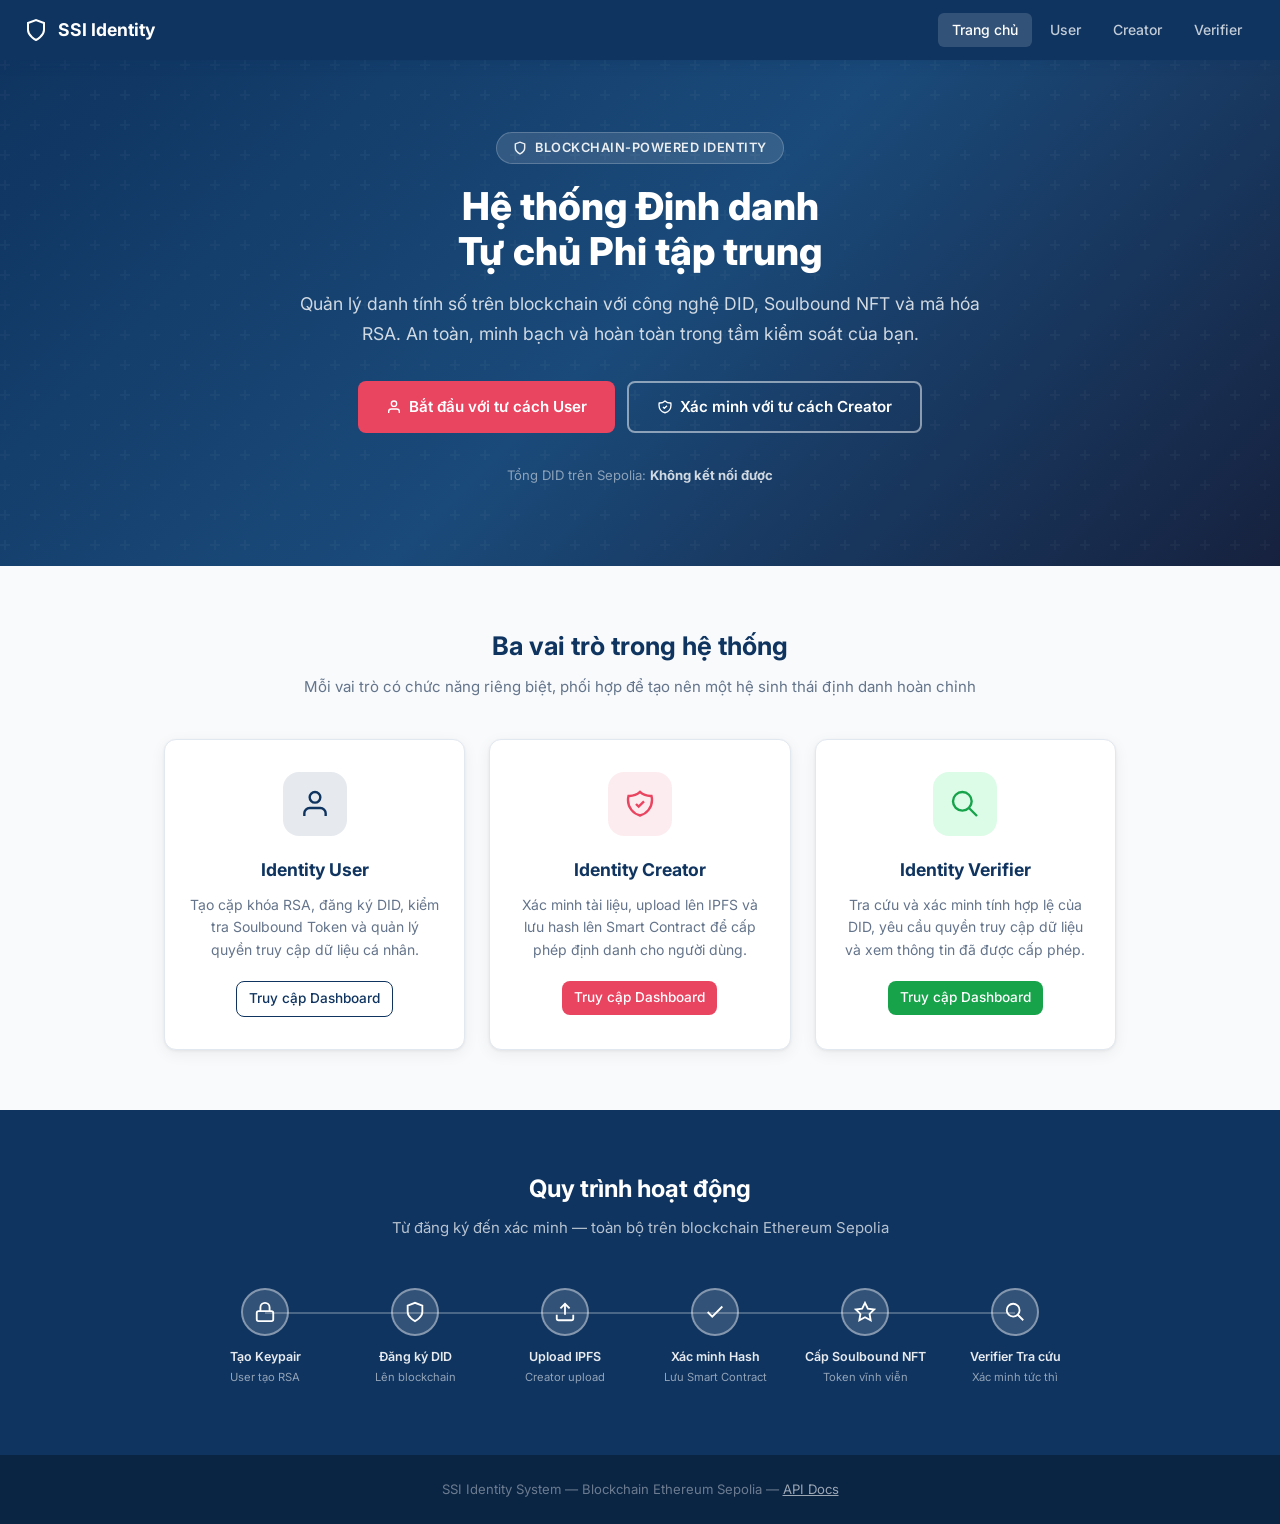
==== frontend/index.html @ fe4bde12 "-- cải tiến connect fe và be, chỉnh fe một xíu" ====
<!DOCTYPE html>
<html lang="vi">
<head>
  <meta charset="UTF-8" />
  <meta name="viewport" content="width=device-width, initial-scale=1.0" />
  <title>SSI Identity System</title>
  <link rel="preconnect" href="https://fonts.googleapis.com" />
  <link rel="preconnect" href="https://fonts.gstatic.com" crossorigin />
  <link href="https://fonts.googleapis.com/css2?family=Inter:wght@300;400;500;600;700;800&display=swap" rel="stylesheet" />
  <link rel="stylesheet" href="css/style.css" />
  <style>
    body { padding: 0; }
    .container { padding: 0; max-width: 100%; }
  </style>
</head>
<body>

  <nav class="navbar">
    <a href="index.html" class="navbar-brand">
      <svg width="24" height="24" viewBox="0 0 24 24" fill="none" stroke="currentColor" stroke-width="2">
        <path d="M12 22s8-4 8-10V5l-8-3-8 3v7c0 6 8 10 8 10z"/>
      </svg>
      SSI Identity
    </a>
    <div class="navbar-links">
      <a href="index.html" class="active">Trang chủ</a>
      <a href="user.html">User</a>
      <a href="creator.html">Creator</a>
      <a href="verifier.html">Verifier</a>
    </div>
  </nav>

  <section class="hero">
    <div class="hero-content">
      <div style="display:inline-flex;align-items:center;gap:8px;background:rgba(255,255,255,.12);border:1px solid rgba(255,255,255,.2);border-radius:20px;padding:5px 16px;font-size:.8rem;font-weight:600;letter-spacing:.04em;text-transform:uppercase;margin-bottom:20px;color:rgba(255,255,255,.9);">
        <svg width="14" height="14" viewBox="0 0 24 24" fill="none" stroke="currentColor" stroke-width="2.5"><path d="M12 22s8-4 8-10V5l-8-3-8 3v7c0 6 8 10 8 10z"/></svg>
        Blockchain-Powered Identity
      </div>
      <h1>Hệ thống Định danh<br/>Tự chủ Phi tập trung</h1>
      <p>Quản lý danh tính số trên blockchain với công nghệ DID, Soulbound NFT và mã hóa RSA. An toàn, minh bạch và hoàn toàn trong tầm kiểm soát của bạn.</p>
      <div class="hero-actions">
        <a href="user.html" class="btn btn-accent">
          <svg width="16" height="16" viewBox="0 0 24 24" fill="none" stroke="currentColor" stroke-width="2"><path d="M20 21v-2a4 4 0 0 0-4-4H8a4 4 0 0 0-4 4v2"/><circle cx="12" cy="7" r="4"/></svg>
          Bắt đầu với tư cách User
        </a>
        <a href="creator.html" class="btn btn-outline">
          <svg width="16" height="16" viewBox="0 0 24 24" fill="none" stroke="currentColor" stroke-width="2"><path d="M9 12l2 2 4-4m5.618-4.016A11.955 11.955 0 0 1 12 2.944a11.955 11.955 0 0 1-8.618 3.04A12.02 12.02 0 0 0 3 9c0 5.591 3.824 10.29 9 11.622 5.176-1.332 9-6.03 9-11.622 0-1.042-.133-2.052-.382-3.016z"/></svg>
          Xác minh với tư cách Creator
        </a>
      </div>
      <div style="margin-top:32px;font-size:.82rem;color:rgba(255,255,255,.5);">
        Tổng DID trên Sepolia: <strong id="statsDisplay" style="color:rgba(255,255,255,.8);">Đang tải...</strong>
      </div>
    </div>
  </section>

  <section class="roles-section">
    <h2>Ba vai trò trong hệ thống</h2>
    <p class="section-sub">Mỗi vai trò có chức năng riêng biệt, phối hợp để tạo nên một hệ sinh thái định danh hoàn chỉnh</p>
    <div class="role-cards">
      <a href="user.html" class="role-card">
        <div class="role-card-icon blue">
          <svg width="32" height="32" viewBox="0 0 24 24" fill="none" stroke="currentColor" stroke-width="1.8"><path d="M20 21v-2a4 4 0 0 0-4-4H8a4 4 0 0 0-4 4v2"/><circle cx="12" cy="7" r="4"/></svg>
        </div>
        <h3>Identity User</h3>
        <p>Tạo cặp khóa RSA, đăng ký DID, kiểm tra Soulbound Token và quản lý quyền truy cập dữ liệu cá nhân.</p>
        <span class="btn btn-secondary btn-sm">Truy cập Dashboard</span>
      </a>
      <a href="creator.html" class="role-card">
        <div class="role-card-icon red">
          <svg width="32" height="32" viewBox="0 0 24 24" fill="none" stroke="currentColor" stroke-width="1.8"><path d="M9 12l2 2 4-4m5.618-4.016A11.955 11.955 0 0 1 12 2.944a11.955 11.955 0 0 1-8.618 3.04A12.02 12.02 0 0 0 3 9c0 5.591 3.824 10.29 9 11.622 5.176-1.332 9-6.03 9-11.622 0-1.042-.133-2.052-.382-3.016z"/></svg>
        </div>
        <h3>Identity Creator</h3>
        <p>Xác minh tài liệu, upload lên IPFS và lưu hash lên Smart Contract để cấp phép định danh cho người dùng.</p>
        <span class="btn btn-accent btn-sm">Truy cập Dashboard</span>
      </a>
      <a href="verifier.html" class="role-card">
        <div class="role-card-icon green">
          <svg width="32" height="32" viewBox="0 0 24 24" fill="none" stroke="currentColor" stroke-width="1.8"><path d="M21 21l-6-6m2-5a7 7 0 1 1-14 0 7 7 0 0 1 14 0z"/></svg>
        </div>
        <h3>Identity Verifier</h3>
        <p>Tra cứu và xác minh tính hợp lệ của DID, yêu cầu quyền truy cập dữ liệu và xem thông tin đã được cấp phép.</p>
        <span class="btn btn-success btn-sm">Truy cập Dashboard</span>
      </a>
    </div>
  </section>

  <section class="flow-section">
    <h2>Quy trình hoạt động</h2>
    <p class="section-sub">Từ đăng ký đến xác minh — toàn bộ trên blockchain Ethereum Sepolia</p>
    <div class="flow-timeline">
      <div class="flow-step">
        <div class="flow-dot"><svg viewBox="0 0 24 24" fill="none" stroke="currentColor" stroke-width="2"><rect x="3" y="11" width="18" height="11" rx="2"/><path d="M7 11V7a5 5 0 0 1 10 0v4"/></svg></div>
        <div class="flow-step-label">Tạo Keypair</div>
        <div class="flow-step-sub">User tạo RSA</div>
      </div>
      <div class="flow-step">
        <div class="flow-dot"><svg viewBox="0 0 24 24" fill="none" stroke="currentColor" stroke-width="2"><path d="M12 22s8-4 8-10V5l-8-3-8 3v7c0 6 8 10 8 10z"/></svg></div>
        <div class="flow-step-label">Đăng ký DID</div>
        <div class="flow-step-sub">Lên blockchain</div>
      </div>
      <div class="flow-step">
        <div class="flow-dot"><svg viewBox="0 0 24 24" fill="none" stroke="currentColor" stroke-width="2"><path d="M21 15v4a2 2 0 0 1-2 2H5a2 2 0 0 1-2-2v-4"/><polyline points="17 8 12 3 7 8"/><line x1="12" y1="3" x2="12" y2="15"/></svg></div>
        <div class="flow-step-label">Upload IPFS</div>
        <div class="flow-step-sub">Creator upload</div>
      </div>
      <div class="flow-step">
        <div class="flow-dot"><svg viewBox="0 0 24 24" fill="none" stroke="currentColor" stroke-width="2"><polyline points="20 6 9 17 4 12"/></svg></div>
        <div class="flow-step-label">Xác minh Hash</div>
        <div class="flow-step-sub">Lưu Smart Contract</div>
      </div>
      <div class="flow-step">
        <div class="flow-dot"><svg viewBox="0 0 24 24" fill="none" stroke="currentColor" stroke-width="2"><polygon points="12 2 15.09 8.26 22 9.27 17 14.14 18.18 21.02 12 17.77 5.82 21.02 7 14.14 2 9.27 8.91 8.26 12 2"/></svg></div>
        <div class="flow-step-label">Cấp Soulbound NFT</div>
        <div class="flow-step-sub">Token vĩnh viễn</div>
      </div>
      <div class="flow-step">
        <div class="flow-dot"><svg viewBox="0 0 24 24" fill="none" stroke="currentColor" stroke-width="2"><path d="M21 21l-6-6m2-5a7 7 0 1 1-14 0 7 7 0 0 1 14 0z"/></svg></div>
        <div class="flow-step-label">Verifier Tra cứu</div>
        <div class="flow-step-sub">Xác minh tức thì</div>
      </div>
    </div>
  </section>

  <footer style="background:#0a2444;color:rgba(255,255,255,.4);text-align:center;padding:24px;font-size:.82rem;">
    SSI Identity System &mdash; Blockchain Ethereum Sepolia &mdash; <a href="/docs" style="color:rgba(255,255,255,.6);">API Docs</a>
  </footer>

  <script>
    fetch('/api/did/stats').then(r=>r.json()).then(d=>{
      document.getElementById('statsDisplay').textContent = d.total_dids + ' DID / ' + d.total_verified + ' đã xác minh';
    }).catch(()=>{
      document.getElementById('statsDisplay').textContent = 'Không kết nối được';
    });
  </script>
</body>
</html>
---- frontend/css/style.css ----
/* ============================================================
   SSI Identity System — Global Stylesheet
   Design: Navy primary, Inter font, modern card UI
   ============================================================ */

@import url('https://fonts.googleapis.com/css2?family=Inter:wght@300;400;500;600;700&display=swap');

/* ── Reset & Base ── */
*, *::before, *::after {
  box-sizing: border-box;
  margin: 0;
  padding: 0;
}

:root {
  --primary:   #0f3460;
  --primary-dark: #0a2444;
  --primary-light: #1a4a7a;
  --accent:    #e94560;
  --accent-dark: #c73652;
  --success:   #16a34a;
  --success-bg: #dcfce7;
  --warning:   #d97706;
  --warning-bg: #fef3c7;
  --danger:    #dc2626;
  --danger-bg: #fee2e2;
  --bg:        #f8fafc;
  --surface:   #ffffff;
  --border:    #e2e8f0;
  --text:      #1e293b;
  --text-muted: #64748b;
  --text-light: #94a3b8;
  --radius:    12px;
  --radius-sm: 8px;
  --shadow:    0 1px 3px rgba(0,0,0,.06), 0 4px 16px rgba(0,0,0,.06);
  --shadow-md: 0 4px 6px rgba(0,0,0,.07), 0 10px 30px rgba(0,0,0,.08);
  --shadow-lg: 0 10px 40px rgba(15,52,96,.15);
}

html { scroll-behavior: smooth; }

body {
  font-family: 'Inter', system-ui, -apple-system, sans-serif;
  background: var(--bg);
  color: var(--text);
  line-height: 1.6;
  font-size: 15px;
  min-height: 100vh;
}

h1 { font-size: 1.75rem; font-weight: 700; color: var(--primary); line-height: 1.2; }
h2 { font-size: 1.05rem; font-weight: 600; color: var(--primary); }
h3 { font-size: .95rem; font-weight: 600; color: var(--text); }

.subtitle { color: var(--text-muted); font-size: .95rem; margin-top: 4px; }

/* ── Layout ── */
.container {
  max-width: 860px;
  margin: 0 auto;
  padding: 32px 20px 60px;
}

/* ── Navbar ── */
.navbar {
  background: var(--primary);
  padding: 0 24px;
  display: flex;
  align-items: center;
  justify-content: space-between;
  height: 60px;
  box-shadow: 0 2px 12px rgba(15,52,96,.3);
  position: sticky;
  top: 0;
  z-index: 100;
}

.navbar-brand {
  display: flex;
  align-items: center;
  gap: 10px;
  color: #fff;
  font-weight: 700;
  font-size: 1.1rem;
  text-decoration: none;
}

.navbar-links { display: flex; gap: 4px; }

.navbar-links a {
  color: rgba(255,255,255,.75);
  text-decoration: none;
  font-size: .875rem;
  font-weight: 500;
  padding: 6px 14px;
  border-radius: 6px;
  transition: background .2s, color .2s;
}

.navbar-links a:hover,
.navbar-links a.active {
  background: rgba(255,255,255,.15);
  color: #fff;
}

/* ── Card ── */
.card {
  background: var(--surface);
  border-radius: var(--radius);
  padding: 24px;
  margin-bottom: 20px;
  box-shadow: var(--shadow);
  border: 1px solid var(--border);
  transition: box-shadow .2s;
}

.card:hover { box-shadow: var(--shadow-md); }

.card-header {
  display: flex;
  align-items: center;
  gap: 12px;
  margin-bottom: 20px;
  padding-bottom: 16px;
  border-bottom: 1px solid var(--border);
}

.card-icon {
  width: 40px;
  height: 40px;
  border-radius: 10px;
  background: rgba(15,52,96,.08);
  display: flex;
  align-items: center;
  justify-content: center;
  flex-shrink: 0;
  color: var(--primary);
}

.card-icon svg { width: 20px; height: 20px; }

.card-title { font-size: 1rem; font-weight: 600; color: var(--primary); }
.card-subtitle { font-size: .8rem; color: var(--text-muted); margin-top: 2px; }

/* ── Form ── */
label {
  display: block;
  font-size: .82rem;
  font-weight: 500;
  color: var(--text-muted);
  margin-top: 14px;
  margin-bottom: 5px;
}

input[type="text"],
input[type="file"],
textarea,
select {
  width: 100%;
  padding: 10px 14px;
  border: 1.5px solid var(--border);
  border-radius: var(--radius-sm);
  font-size: .9rem;
  font-family: inherit;
  color: var(--text);
  background: var(--surface);
  transition: border-color .2s, box-shadow .2s;
  outline: none;
}

input[type="text"]:focus,
textarea:focus,
select:focus {
  border-color: var(--primary);
  box-shadow: 0 0 0 3px rgba(15,52,96,.1);
}

input[readonly] { background: #f1f5f9; color: var(--text-muted); cursor: default; }
input[type="file"] { padding: 8px 12px; cursor: pointer; font-size: .85rem; }

textarea {
  resize: vertical;
  font-family: 'Courier New', monospace;
  font-size: .82rem;
  min-height: 90px;
}

/* ── Buttons ── */
button, .btn {
  display: inline-flex;
  align-items: center;
  justify-content: center;
  gap: 7px;
  padding: 9px 18px;
  background: var(--primary);
  color: #fff;
  border: none;
  border-radius: var(--radius-sm);
  cursor: pointer;
  font-size: .875rem;
  font-weight: 500;
  font-family: inherit;
  margin-top: 6px;
  margin-right: 8px;
  transition: background .2s, transform .1s, box-shadow .2s;
  text-decoration: none;
  white-space: nowrap;
}

button:hover, .btn:hover { background: var(--primary-dark); box-shadow: 0 4px 12px rgba(15,52,96,.25); }
button:active, .btn:active { transform: translateY(1px); }
button:disabled { opacity: .55; cursor: not-allowed; }

.btn-accent { background: var(--accent); }
.btn-accent:hover { background: var(--accent-dark); box-shadow: 0 4px 12px rgba(233,69,96,.3); }

.btn-secondary { background: transparent; color: var(--primary); border: 1.5px solid var(--primary); }
.btn-secondary:hover { background: rgba(15,52,96,.06); box-shadow: none; }

.btn-success { background: var(--success); }
.btn-success:hover { background: #15803d; }

.btn-danger { background: var(--danger); }
.btn-danger:hover { background: #b91c1c; }

.btn-full { width: 100%; margin-right: 0; padding: 12px 20px; font-size: .95rem; }
.btn-sm { padding: 6px 12px; font-size: .8rem; }
.btn-outline { background: transparent; border: 2px solid rgba(255,255,255,.5); color: #fff; }
.btn-outline:hover { background: rgba(255,255,255,.1); border-color: #fff; box-shadow: none; }

/* ── Status Boxes ── */
.status-box {
  padding: 14px 18px;
  border-radius: var(--radius-sm);
  margin-top: 16px;
  font-size: .875rem;
  line-height: 1.5;
  border-left: 4px solid transparent;
}

.status-box.pending { background: var(--warning-bg); color: #92400e; border-left-color: var(--warning); }
.status-box.success { background: var(--success-bg); color: #14532d; border-left-color: var(--success); }
.status-box.error   { background: var(--danger-bg);  color: #7f1d1d; border-left-color: var(--danger); }

/* ── Status Badges ── */
.status-badge {
  display: inline-flex;
  align-items: center;
  gap: 5px;
  font-weight: 600;
  padding: 3px 10px;
  border-radius: 20px;
  font-size: .78rem;
  letter-spacing: .02em;
  text-transform: uppercase;
}

.status-badge::before {
  content: '';
  width: 6px;
  height: 6px;
  border-radius: 50%;
  background: currentColor;
  flex-shrink: 0;
}

.status-badge.verified, .status-badge.active, .status-badge.valid { background: var(--success-bg); color: var(--success); }
.status-badge.revoked, .status-badge.invalid { background: var(--danger-bg); color: var(--danger); }
.status-badge.pending { background: var(--warning-bg); color: var(--warning); }
.status-badge.not_found { background: #f1f5f9; color: var(--text-muted); }

/* ── CID Display ── */
.cid-display {
  font-family: 'Courier New', monospace;
  font-size: .78rem;
  color: var(--primary);
  word-break: break-all;
  margin-top: 6px;
  padding: 6px 10px;
  background: rgba(15,52,96,.05);
  border-radius: 6px;
  border-left: 3px solid var(--primary);
  min-height: 28px;
}

/* ── Info Row ── */
.info-row {
  display: flex;
  align-items: flex-start;
  gap: 8px;
  padding: 10px 0;
  border-bottom: 1px solid var(--border);
  font-size: .875rem;
}

.info-row:last-child { border-bottom: none; }
.info-label { font-weight: 500; color: var(--text-muted); min-width: 160px; flex-shrink: 0; }
.info-value { color: var(--text); word-break: break-all; font-family: 'Courier New', monospace; font-size: .82rem; }

/* ── Divider ── */
.divider { height: 1px; background: var(--border); margin: 20px 0; }

/* ── Consent / Token items ── */
.consent-item {
  border: 1px solid var(--border);
  border-radius: var(--radius-sm);
  padding: 14px 16px;
  margin-top: 10px;
  background: #fafbfc;
  transition: border-color .2s;
}

.consent-item:hover { border-color: var(--primary); }
.consent-item p { margin-bottom: 5px; font-size: .875rem; }

.token-item {
  border: 1px solid var(--border);
  border-left: 4px solid var(--success);
  border-radius: var(--radius-sm);
  padding: 12px 16px;
  margin-top: 10px;
  background: #f0fdf4;
  font-size: .875rem;
}

/* ── Progress Steps ── */
.steps-nav {
  display: flex;
  align-items: center;
  margin-bottom: 28px;
  overflow-x: auto;
  padding-bottom: 4px;
}

.step-item {
  display: flex;
  flex-direction: column;
  align-items: center;
  flex: 1;
  min-width: 80px;
  position: relative;
}

.step-item:not(:last-child)::after {
  content: '';
  position: absolute;
  top: 18px;
  left: 50%;
  width: 100%;
  height: 2px;
  background: var(--border);
  z-index: 0;
}

.step-item.completed:not(:last-child)::after { background: var(--success); }

.step-circle {
  width: 36px;
  height: 36px;
  border-radius: 50%;
  border: 2px solid var(--border);
  background: var(--surface);
  display: flex;
  align-items: center;
  justify-content: center;
  font-size: .8rem;
  font-weight: 700;
  color: var(--text-muted);
  position: relative;
  z-index: 1;
  transition: all .3s;
}

.step-item.active .step-circle { border-color: var(--primary); background: var(--primary); color: #fff; box-shadow: 0 0 0 4px rgba(15,52,96,.15); }
.step-item.completed .step-circle { border-color: var(--success); background: var(--success); color: #fff; }

.step-label { font-size: .72rem; font-weight: 500; color: var(--text-muted); margin-top: 6px; text-align: center; white-space: nowrap; }
.step-item.active .step-label { color: var(--primary); font-weight: 600; }
.step-item.completed .step-label { color: var(--success); }

/* ── Progress Bar ── */
.progress-bar-wrap { background: var(--border); border-radius: 99px; height: 6px; margin-bottom: 24px; overflow: hidden; }
.progress-bar-fill { height: 100%; border-radius: 99px; background: linear-gradient(90deg, var(--primary), #2563eb); transition: width .4s ease; }

/* ── Sidebar Layout ── */
.layout-2col { display: grid; grid-template-columns: 280px 1fr; gap: 24px; align-items: start; }
.sidebar { position: sticky; top: 80px; }

.sidebar-card {
  background: var(--surface);
  border-radius: var(--radius);
  padding: 20px;
  box-shadow: var(--shadow);
  border: 1px solid var(--border);
  margin-bottom: 16px;
}

.sidebar-card h3 { font-size: .85rem; font-weight: 600; color: var(--text-muted); text-transform: uppercase; letter-spacing: .06em; margin-bottom: 14px; }

.sidebar-stat { display: flex; align-items: center; gap: 10px; padding: 10px 0; border-bottom: 1px solid var(--border); }
.sidebar-stat:last-child { border-bottom: none; }

.sidebar-stat-icon { width: 32px; height: 32px; border-radius: 8px; display: flex; align-items: center; justify-content: center; flex-shrink: 0; }
.sidebar-stat-icon.blue { background: rgba(15,52,96,.1); color: var(--primary); }
.sidebar-stat-icon.green { background: var(--success-bg); color: var(--success); }
.sidebar-stat-icon.orange { background: var(--warning-bg); color: var(--warning); }

.sidebar-stat-label { font-size: .78rem; color: var(--text-muted); font-weight: 500; }
.sidebar-stat-value { font-size: .85rem; font-weight: 600; color: var(--text); word-break: break-all; }

/* ── Hero ── */
.hero {
  background: linear-gradient(135deg, var(--primary) 0%, #1a4a7a 50%, #16213e 100%);
  color: #fff;
  padding: 72px 24px 80px;
  text-align: center;
  position: relative;
  overflow: hidden;
}

.hero::before {
  content: '';
  position: absolute;
  inset: 0;
  background: url("data:image/svg+xml,%3Csvg width='60' height='60' viewBox='0 0 60 60' xmlns='http://www.w3.org/2000/svg'%3E%3Cg fill='none' fill-rule='evenodd'%3E%3Cg fill='%23ffffff' fill-opacity='0.03'%3E%3Cpath d='M36 34v-4h-2v4h-4v2h4v4h2v-4h4v-2h-4zm0-30V0h-2v4h-4v2h4v4h2V6h4V4h-4zM6 34v-4H4v4H0v2h4v4h2v-4h4v-2H6zM6 4V0H4v4H0v2h4v4h2V6h4V4H6z'/%3E%3C/g%3E%3C/g%3E%3C/svg%3E");
}

.hero-content { position: relative; z-index: 1; max-width: 680px; margin: 0 auto; }

.hero h1 { font-size: 2.4rem; font-weight: 800; color: #fff; line-height: 1.15; margin-bottom: 16px; }
.hero p { font-size: 1.1rem; color: rgba(255,255,255,.8); margin-bottom: 32px; line-height: 1.7; }

.hero-actions { display: flex; gap: 12px; justify-content: center; flex-wrap: wrap; }
.hero-actions .btn { padding: 12px 28px; font-size: .95rem; font-weight: 600; margin: 0; }

/* ── Role Cards (index) ── */
.roles-section { padding: 60px 24px; max-width: 1000px; margin: 0 auto; }
.roles-section h2 { text-align: center; font-size: 1.6rem; font-weight: 700; color: var(--primary); margin-bottom: 8px; }
.roles-section .section-sub { text-align: center; color: var(--text-muted); margin-bottom: 40px; }

.role-cards { display: grid; grid-template-columns: repeat(3, 1fr); gap: 24px; }

.role-card {
  background: var(--surface);
  border-radius: var(--radius);
  padding: 32px 24px;
  box-shadow: var(--shadow);
  border: 1px solid var(--border);
  text-align: center;
  text-decoration: none;
  color: inherit;
  transition: transform .2s, box-shadow .2s, border-color .2s;
  display: block;
}

.role-card:hover { transform: translateY(-4px); box-shadow: var(--shadow-lg); border-color: var(--primary); }

.role-card-icon { width: 64px; height: 64px; border-radius: 16px; display: flex; align-items: center; justify-content: center; margin: 0 auto 20px; }
.role-card-icon.blue { background: rgba(15,52,96,.1); color: var(--primary); }
.role-card-icon.red  { background: rgba(233,69,96,.1); color: var(--accent); }
.role-card-icon.green { background: var(--success-bg); color: var(--success); }

.role-card h3 { font-size: 1.1rem; font-weight: 700; color: var(--primary); margin-bottom: 10px; }
.role-card p { font-size: .875rem; color: var(--text-muted); line-height: 1.6; margin-bottom: 20px; }
.role-card .btn { margin: 0; font-size: .85rem; }

/* ── Flow Timeline ── */
.flow-section { background: var(--primary); padding: 60px 24px; }
.flow-section h2 { text-align: center; font-size: 1.5rem; font-weight: 700; color: #fff; margin-bottom: 8px; }
.flow-section .section-sub { text-align: center; color: rgba(255,255,255,.7); margin-bottom: 48px; }

.flow-timeline { display: flex; align-items: flex-start; justify-content: center; max-width: 900px; margin: 0 auto; overflow-x: auto; padding-bottom: 8px; }

.flow-step { display: flex; flex-direction: column; align-items: center; flex: 1; min-width: 120px; position: relative; }

.flow-step:not(:last-child)::after {
  content: '';
  position: absolute;
  top: 24px;
  left: 50%;
  width: 100%;
  height: 2px;
  background: rgba(255,255,255,.25);
}

.flow-dot { width: 48px; height: 48px; border-radius: 50%; background: rgba(255,255,255,.15); border: 2px solid rgba(255,255,255,.4); display: flex; align-items: center; justify-content: center; color: #fff; position: relative; z-index: 1; margin-bottom: 12px; }
.flow-dot svg { width: 22px; height: 22px; }
.flow-step-label { font-size: .78rem; font-weight: 600; color: rgba(255,255,255,.9); text-align: center; line-height: 1.4; }
.flow-step-sub { font-size: .7rem; color: rgba(255,255,255,.55); text-align: center; margin-top: 3px; }

/* ── Pending items ── */
.pending-item {
  border: 1px solid var(--border);
  border-left: 4px solid var(--primary);
  border-radius: var(--radius-sm);
  padding: 14px 16px;
  margin-bottom: 10px;
  background: #fafbfc;
  transition: border-color .2s, background .2s;
}

.pending-item:hover { background: #f0f4ff; }
.pending-item p { font-size: .875rem; margin-bottom: 4px; }
.pending-item strong { color: var(--primary); }

/* ── Toast ── */
#toast-container { position: fixed; bottom: 24px; right: 24px; z-index: 9999; display: flex; flex-direction: column; gap: 8px; }

.toast {
  padding: 12px 18px;
  border-radius: var(--radius-sm);
  font-size: .875rem;
  font-weight: 500;
  color: #fff;
  box-shadow: 0 4px 12px rgba(0,0,0,.15);
  animation: slideIn .25s ease;
  max-width: 340px;
}

.toast.success { background: var(--success); }
.toast.error   { background: var(--danger); }
.toast.info    { background: #2563eb; }

@keyframes slideIn { from { transform: translateX(100%); opacity: 0; } to { transform: translateX(0); opacity: 1; } }

/* ── Spinner ── */
.spinner { display: inline-block; width: 14px; height: 14px; border: 2px solid rgba(255,255,255,.4); border-top-color: #fff; border-radius: 50%; animation: spin .7s linear infinite; margin-right: 6px; vertical-align: middle; }
@keyframes spin { to { transform: rotate(360deg); } }

/* ── Access result ── */
.access-granted { background: var(--success-bg); border: 2px solid var(--success); border-radius: var(--radius-sm); padding: 16px; text-align: center; color: #14532d; font-weight: 700; font-size: 1rem; }
.access-denied  { background: var(--danger-bg);  border: 2px solid var(--danger);  border-radius: var(--radius-sm); padding: 16px; text-align: center; color: #7f1d1d; font-weight: 700; font-size: 1rem; }

/* ── Misc ── */
.hidden { display: none !important; }
.text-muted { color: var(--text-muted); font-size: .875rem; }

/* ── Responsive ── */
@media (max-width: 768px) {
  .layout-2col { grid-template-columns: 1fr; }
  .sidebar { position: static; }
  .role-cards { grid-template-columns: 1fr; }
  .hero h1 { font-size: 1.7rem; }
  .flow-timeline { flex-direction: column; align-items: center; gap: 16px; }
  .flow-step:not(:last-child)::after { top: auto; left: 24px; width: 2px; height: 100%; }
  .step-label { display: none; }
  .navbar-links { display: none; }
  .container { padding: 20px 16px 48px; }
}

@media (max-width: 480px) {
  .role-cards { grid-template-columns: 1fr; }
  .hero-actions { flex-direction: column; align-items: center; }
  h1 { font-size: 1.4rem; }
}
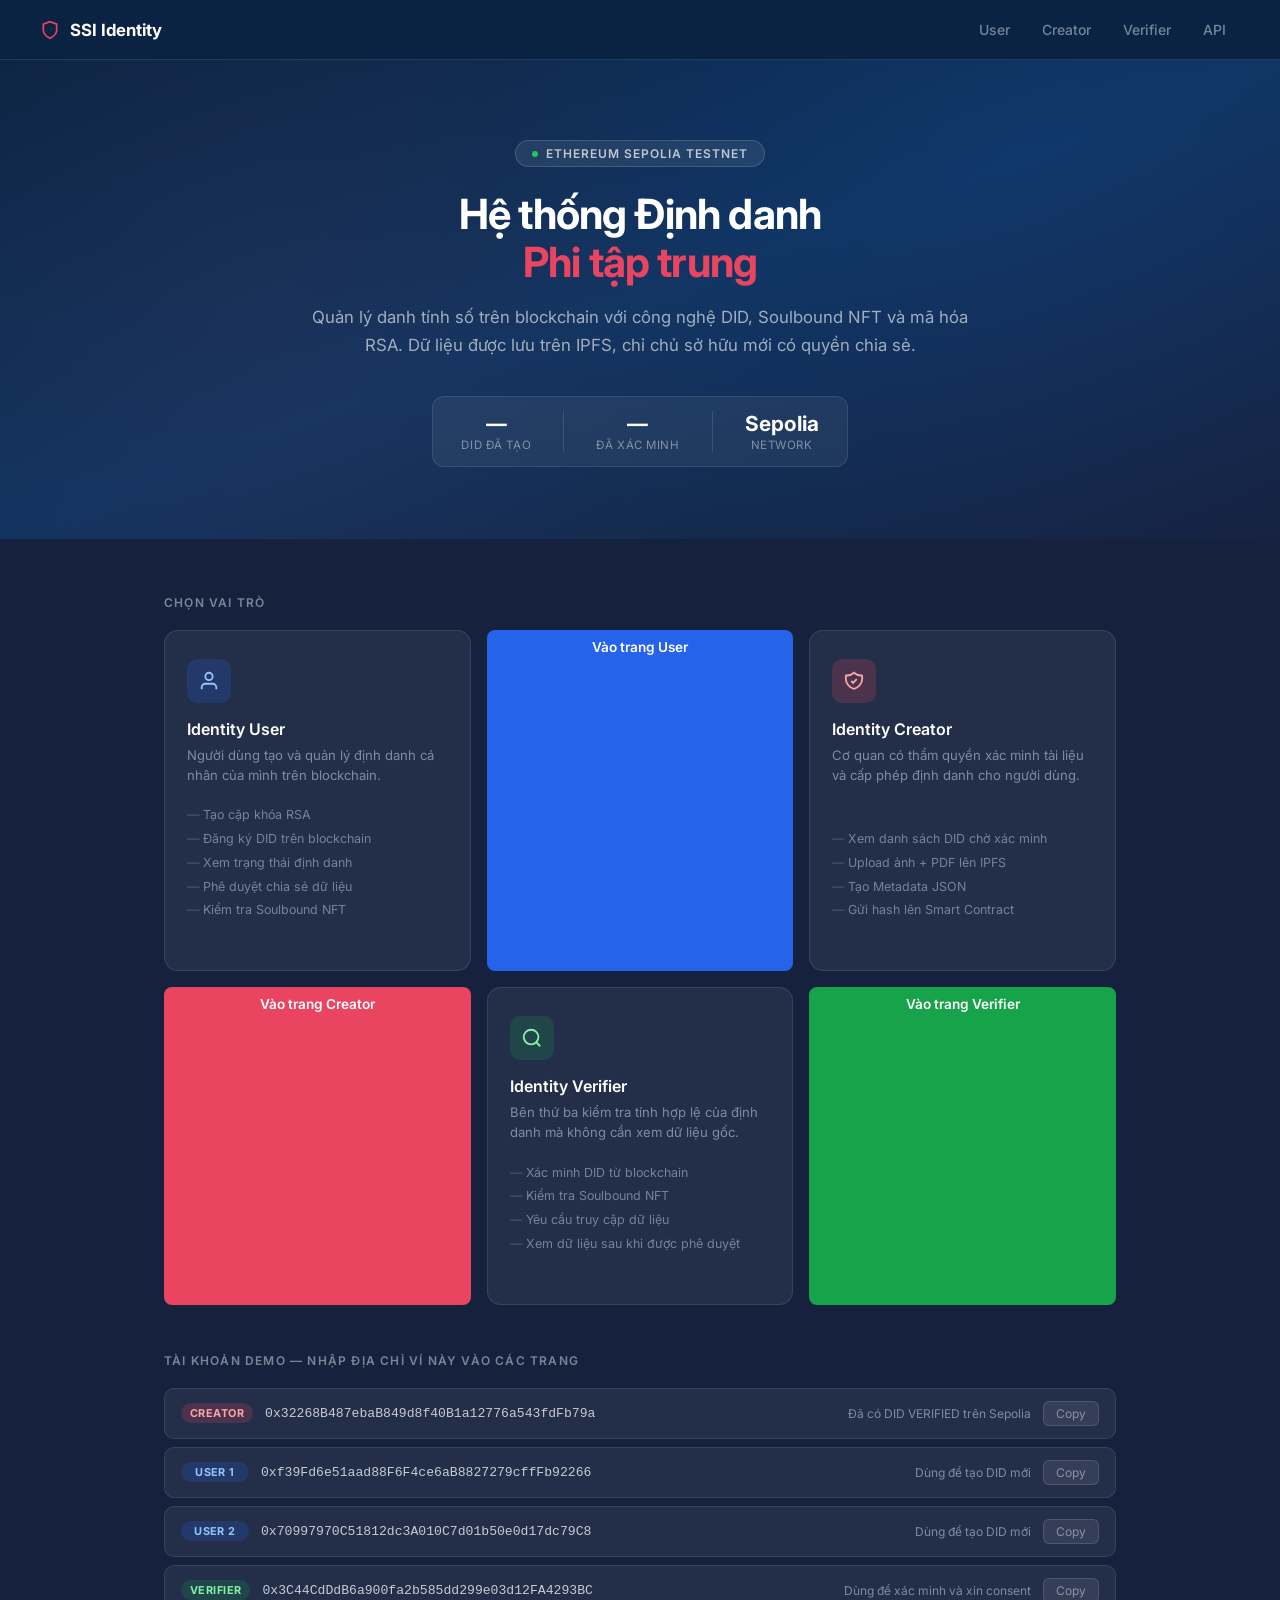
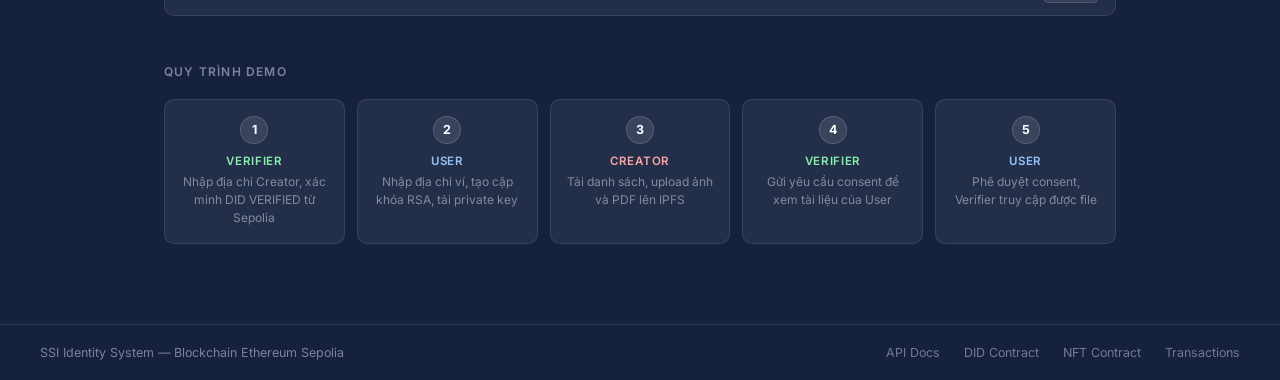
==== commit 558c1624: "submit" ====
--- a/frontend/index.html
+++ b/frontend/index.html
@@ -6,132 +6,643 @@
   <title>SSI Identity System</title>
   <link rel="preconnect" href="https://fonts.googleapis.com" />
   <link rel="preconnect" href="https://fonts.gstatic.com" crossorigin />
-  <link href="https://fonts.googleapis.com/css2?family=Inter:wght@300;400;500;600;700;800&display=swap" rel="stylesheet" />
-  <link rel="stylesheet" href="css/style.css" />
+  <link href="https://fonts.googleapis.com/css2?family=Inter:wght@300;400;500;600;700&display=swap" rel="stylesheet" />
   <style>
-    body { padding: 0; }
-    .container { padding: 0; max-width: 100%; }
+    *, *::before, *::after { box-sizing: border-box; margin: 0; padding: 0; }
+
+    :root {
+      --navy:   #0f3460;
+      --dark:   #0a2444;
+      --mid:    #16213e;
+      --accent: #e94560;
+      --green:  #16a34a;
+      --blue:   #2563eb;
+      --text:   #e2e8f0;
+      --muted:  rgba(226,232,240,0.5);
+      --card:   rgba(255,255,255,0.06);
+      --border: rgba(255,255,255,0.1);
+    }
+
+    body {
+      font-family: 'Inter', system-ui, sans-serif;
+      background: var(--mid);
+      color: var(--text);
+      min-height: 100vh;
+    }
+
+    /* ── Navbar ── */
+    nav {
+      background: rgba(10,36,68,0.95);
+      backdrop-filter: blur(12px);
+      border-bottom: 1px solid var(--border);
+      padding: 0 40px;
+      height: 60px;
+      display: flex;
+      align-items: center;
+      justify-content: space-between;
+      position: sticky;
+      top: 0;
+      z-index: 100;
+    }
+
+    .nav-brand {
+      display: flex;
+      align-items: center;
+      gap: 10px;
+      font-weight: 700;
+      font-size: 1.05rem;
+      color: #fff;
+      text-decoration: none;
+    }
+
+    .nav-brand svg {
+      color: var(--accent);
+    }
+
+    .nav-links {
+      display: flex;
+      gap: 4px;
+    }
+
+    .nav-links a {
+      color: var(--muted);
+      text-decoration: none;
+      font-size: 0.875rem;
+      font-weight: 500;
+      padding: 6px 14px;
+      border-radius: 6px;
+      transition: all 0.15s;
+    }
+
+    .nav-links a:hover {
+      background: rgba(255,255,255,0.08);
+      color: #fff;
+    }
+
+    /* ── Hero ── */
+    .hero {
+      background: linear-gradient(160deg, #0a2444 0%, #0f3460 50%, #16213e 100%);
+      padding: 80px 40px 72px;
+      text-align: center;
+      position: relative;
+      overflow: hidden;
+    }
+
+    .hero::before {
+      content: '';
+      position: absolute;
+      inset: 0;
+      background-image: radial-gradient(circle at 20% 50%, rgba(233,69,96,0.06) 0%, transparent 50%),
+                        radial-gradient(circle at 80% 20%, rgba(37,99,235,0.08) 0%, transparent 50%);
+    }
+
+    .hero-inner {
+      position: relative;
+      max-width: 680px;
+      margin: 0 auto;
+    }
+
+    .hero-label {
+      display: inline-flex;
+      align-items: center;
+      gap: 8px;
+      background: rgba(255,255,255,0.08);
+      border: 1px solid rgba(255,255,255,0.15);
+      border-radius: 20px;
+      padding: 5px 16px;
+      font-size: 0.75rem;
+      font-weight: 600;
+      letter-spacing: 0.08em;
+      text-transform: uppercase;
+      color: rgba(255,255,255,0.7);
+      margin-bottom: 24px;
+    }
+
+    .live-dot {
+      width: 6px;
+      height: 6px;
+      border-radius: 50%;
+      background: #22c55e;
+      animation: blink 2s infinite;
+    }
+
+    @keyframes blink { 0%,100%{opacity:1} 50%{opacity:0.3} }
+
+    .hero h1 {
+      font-size: 2.6rem;
+      font-weight: 700;
+      line-height: 1.15;
+      color: #fff;
+      margin-bottom: 16px;
+      letter-spacing: -0.02em;
+    }
+
+    .hero h1 span {
+      color: var(--accent);
+    }
+
+    .hero p {
+      font-size: 1.05rem;
+      color: rgba(255,255,255,0.6);
+      line-height: 1.7;
+      margin-bottom: 36px;
+    }
+
+    .hero-stats {
+      display: inline-flex;
+      gap: 32px;
+      background: rgba(255,255,255,0.06);
+      border: 1px solid rgba(255,255,255,0.1);
+      border-radius: 12px;
+      padding: 14px 28px;
+    }
+
+    .stat {
+      text-align: center;
+    }
+
+    .stat-val {
+      font-size: 1.3rem;
+      font-weight: 700;
+      color: #fff;
+    }
+
+    .stat-lbl {
+      font-size: 0.72rem;
+      color: var(--muted);
+      text-transform: uppercase;
+      letter-spacing: 0.05em;
+      margin-top: 2px;
+    }
+
+    .stat-divider {
+      width: 1px;
+      background: rgba(255,255,255,0.12);
+      align-self: stretch;
+    }
+
+    /* ── Main content ── */
+    .main {
+      max-width: 1000px;
+      margin: 0 auto;
+      padding: 56px 24px 80px;
+    }
+
+    .section-label {
+      font-size: 0.75rem;
+      font-weight: 600;
+      letter-spacing: 0.1em;
+      text-transform: uppercase;
+      color: var(--muted);
+      margin-bottom: 20px;
+    }
+
+    /* ── Role cards ── */
+    .role-grid {
+      display: grid;
+      grid-template-columns: repeat(3, 1fr);
+      gap: 16px;
+      margin-bottom: 48px;
+    }
+
+    .role-card {
+      background: var(--card);
+      border: 1px solid var(--border);
+      border-radius: 14px;
+      padding: 28px 22px;
+      text-decoration: none;
+      color: var(--text);
+      display: flex;
+      flex-direction: column;
+      transition: all 0.2s;
+    }
+
+    .role-card:hover {
+      background: rgba(255,255,255,0.1);
+      border-color: rgba(255,255,255,0.22);
+      transform: translateY(-3px);
+    }
+
+    .role-card-icon {
+      width: 44px;
+      height: 44px;
+      border-radius: 10px;
+      display: flex;
+      align-items: center;
+      justify-content: center;
+      margin-bottom: 16px;
+      flex-shrink: 0;
+    }
+
+    .icon-blue   { background: rgba(37,99,235,0.2);  color: #93c5fd; }
+    .icon-red    { background: rgba(233,69,96,0.2);  color: #fca5a5; }
+    .icon-green  { background: rgba(22,163,74,0.2);  color: #86efac; }
+
+    .role-card h3 {
+      font-size: 1rem;
+      font-weight: 600;
+      color: #fff;
+      margin-bottom: 6px;
+    }
+
+    .role-card p {
+      font-size: 0.82rem;
+      color: var(--muted);
+      line-height: 1.55;
+      margin-bottom: 18px;
+      flex: 1;
+    }
+
+    .role-card ul {
+      list-style: none;
+      font-size: 0.78rem;
+      color: rgba(226,232,240,0.45);
+      line-height: 1.9;
+      margin-bottom: 20px;
+    }
+
+    .role-card ul li::before {
+      content: "— ";
+      color: rgba(255,255,255,0.2);
+    }
+
+    .role-btn {
+      display: block;
+      text-align: center;
+      padding: 9px 16px;
+      border-radius: 8px;
+      font-size: 0.85rem;
+      font-weight: 600;
+      text-decoration: none;
+      transition: opacity 0.15s;
+    }
+
+    .role-btn:hover { opacity: 0.88; }
+
+    .btn-blue  { background: var(--blue);   color: #fff; }
+    .btn-red   { background: var(--accent); color: #fff; }
+    .btn-green { background: var(--green);  color: #fff; }
+
+    /* ── Demo accounts ── */
+    .accounts-grid {
+      display: flex;
+      flex-direction: column;
+      gap: 8px;
+      margin-bottom: 48px;
+    }
+
+    .account-row {
+      display: flex;
+      align-items: center;
+      gap: 12px;
+      background: var(--card);
+      border: 1px solid var(--border);
+      border-radius: 10px;
+      padding: 12px 16px;
+    }
+
+    .role-tag {
+      font-size: 0.68rem;
+      font-weight: 700;
+      padding: 3px 9px;
+      border-radius: 20px;
+      text-transform: uppercase;
+      letter-spacing: 0.04em;
+      flex-shrink: 0;
+      min-width: 68px;
+      text-align: center;
+    }
+
+    .tag-creator  { background: rgba(233,69,96,0.2);  color: #fca5a5; }
+    .tag-user     { background: rgba(37,99,235,0.2);  color: #93c5fd; }
+    .tag-verifier { background: rgba(22,163,74,0.2);  color: #86efac; }
+
+    .account-addr {
+      font-family: 'Courier New', monospace;
+      font-size: 0.82rem;
+      color: rgba(255,255,255,0.75);
+      flex: 1;
+    }
+
+    .account-note {
+      font-size: 0.75rem;
+      color: var(--muted);
+      flex-shrink: 0;
+    }
+
+    .copy-btn {
+      background: rgba(255,255,255,0.08);
+      border: 1px solid rgba(255,255,255,0.12);
+      color: var(--muted);
+      padding: 4px 12px;
+      border-radius: 6px;
+      font-size: 0.75rem;
+      font-family: inherit;
+      cursor: pointer;
+      flex-shrink: 0;
+      transition: all 0.15s;
+    }
+
+    .copy-btn:hover {
+      background: rgba(255,255,255,0.14);
+      color: #fff;
+    }
+
+    /* ── Flow steps ── */
+    .flow-grid {
+      display: grid;
+      grid-template-columns: repeat(5, 1fr);
+      gap: 12px;
+    }
+
+    .flow-step {
+      background: var(--card);
+      border: 1px solid var(--border);
+      border-radius: 10px;
+      padding: 16px 14px;
+      text-align: center;
+    }
+
+    .flow-num {
+      width: 28px;
+      height: 28px;
+      border-radius: 50%;
+      background: rgba(255,255,255,0.1);
+      border: 1px solid rgba(255,255,255,0.15);
+      display: flex;
+      align-items: center;
+      justify-content: center;
+      font-size: 0.78rem;
+      font-weight: 700;
+      color: #fff;
+      margin: 0 auto 10px;
+    }
+
+    .flow-role {
+      font-size: 0.72rem;
+      font-weight: 600;
+      text-transform: uppercase;
+      letter-spacing: 0.06em;
+      margin-bottom: 5px;
+    }
+
+    .flow-role.r-user     { color: #93c5fd; }
+    .flow-role.r-creator  { color: #fca5a5; }
+    .flow-role.r-verifier { color: #86efac; }
+
+    .flow-desc {
+      font-size: 0.75rem;
+      color: var(--muted);
+      line-height: 1.5;
+    }
+
+    /* ── Footer ── */
+    footer {
+      border-top: 1px solid var(--border);
+      padding: 20px 40px;
+      display: flex;
+      align-items: center;
+      justify-content: space-between;
+      font-size: 0.78rem;
+      color: var(--muted);
+    }
+
+    footer a {
+      color: rgba(226,232,240,0.45);
+      text-decoration: none;
+      margin-left: 20px;
+      transition: color 0.15s;
+    }
+
+    footer a:hover { color: rgba(226,232,240,0.8); }
+
+    @media (max-width: 720px) {
+      .role-grid { grid-template-columns: 1fr; }
+      .flow-grid { grid-template-columns: 1fr 1fr; }
+      .hero h1 { font-size: 1.8rem; }
+      .hero-stats { gap: 20px; padding: 12px 18px; }
+      nav { padding: 0 20px; }
+      .nav-links { display: none; }
+      .account-note { display: none; }
+    }
   </style>
 </head>
 <body>
 
-  <nav class="navbar">
-    <a href="index.html" class="navbar-brand">
-      <svg width="24" height="24" viewBox="0 0 24 24" fill="none" stroke="currentColor" stroke-width="2">
+  <!-- Navbar -->
+  <nav>
+    <a href="/" class="nav-brand">
+      <svg width="20" height="20" viewBox="0 0 24 24" fill="none" stroke="currentColor" stroke-width="2">
         <path d="M12 22s8-4 8-10V5l-8-3-8 3v7c0 6 8 10 8 10z"/>
       </svg>
       SSI Identity
     </a>
-    <div class="navbar-links">
-      <a href="index.html" class="active">Trang chủ</a>
+    <div class="nav-links">
       <a href="user.html">User</a>
       <a href="creator.html">Creator</a>
       <a href="verifier.html">Verifier</a>
+      <a href="/docs" target="_blank">API</a>
     </div>
   </nav>
 
+  <!-- Hero -->
   <section class="hero">
-    <div class="hero-content">
-      <div style="display:inline-flex;align-items:center;gap:8px;background:rgba(255,255,255,.12);border:1px solid rgba(255,255,255,.2);border-radius:20px;padding:5px 16px;font-size:.8rem;font-weight:600;letter-spacing:.04em;text-transform:uppercase;margin-bottom:20px;color:rgba(255,255,255,.9);">
-        <svg width="14" height="14" viewBox="0 0 24 24" fill="none" stroke="currentColor" stroke-width="2.5"><path d="M12 22s8-4 8-10V5l-8-3-8 3v7c0 6 8 10 8 10z"/></svg>
-        Blockchain-Powered Identity
-      </div>
-      <h1>Hệ thống Định danh<br/>Tự chủ Phi tập trung</h1>
-      <p>Quản lý danh tính số trên blockchain với công nghệ DID, Soulbound NFT và mã hóa RSA. An toàn, minh bạch và hoàn toàn trong tầm kiểm soát của bạn.</p>
-      <div class="hero-actions">
-        <a href="user.html" class="btn btn-accent">
-          <svg width="16" height="16" viewBox="0 0 24 24" fill="none" stroke="currentColor" stroke-width="2"><path d="M20 21v-2a4 4 0 0 0-4-4H8a4 4 0 0 0-4 4v2"/><circle cx="12" cy="7" r="4"/></svg>
-          Bắt đầu với tư cách User
-        </a>
-        <a href="creator.html" class="btn btn-outline">
-          <svg width="16" height="16" viewBox="0 0 24 24" fill="none" stroke="currentColor" stroke-width="2"><path d="M9 12l2 2 4-4m5.618-4.016A11.955 11.955 0 0 1 12 2.944a11.955 11.955 0 0 1-8.618 3.04A12.02 12.02 0 0 0 3 9c0 5.591 3.824 10.29 9 11.622 5.176-1.332 9-6.03 9-11.622 0-1.042-.133-2.052-.382-3.016z"/></svg>
-          Xác minh với tư cách Creator
-        </a>
-      </div>
-      <div style="margin-top:32px;font-size:.82rem;color:rgba(255,255,255,.5);">
-        Tổng DID trên Sepolia: <strong id="statsDisplay" style="color:rgba(255,255,255,.8);">Đang tải...</strong>
+    <div class="hero-inner">
+      <div class="hero-label">
+        <div class="live-dot"></div>
+        Ethereum Sepolia Testnet
+      </div>
+      <h1>Hệ thống Định danh<br/><span>Phi tập trung</span></h1>
+      <p>
+        Quản lý danh tính số trên blockchain với công nghệ DID, Soulbound NFT và mã hóa RSA.
+        Dữ liệu được lưu trên IPFS, chỉ chủ sở hữu mới có quyền chia sẻ.
+      </p>
+      <div class="hero-stats">
+        <div class="stat">
+          <div class="stat-val" id="totalDids">—</div>
+          <div class="stat-lbl">DID đã tạo</div>
+        </div>
+        <div class="stat-divider"></div>
+        <div class="stat">
+          <div class="stat-val" id="totalVerified">—</div>
+          <div class="stat-lbl">Đã xác minh</div>
+        </div>
+        <div class="stat-divider"></div>
+        <div class="stat">
+          <div class="stat-val">Sepolia</div>
+          <div class="stat-lbl">Network</div>
+        </div>
       </div>
     </div>
   </section>
 
-  <section class="roles-section">
-    <h2>Ba vai trò trong hệ thống</h2>
-    <p class="section-sub">Mỗi vai trò có chức năng riêng biệt, phối hợp để tạo nên một hệ sinh thái định danh hoàn chỉnh</p>
-    <div class="role-cards">
+  <!-- Main -->
+  <div class="main">
+
+    <!-- Role cards -->
+    <div class="section-label">Chọn vai trò</div>
+    <div class="role-grid">
+
       <a href="user.html" class="role-card">
-        <div class="role-card-icon blue">
-          <svg width="32" height="32" viewBox="0 0 24 24" fill="none" stroke="currentColor" stroke-width="1.8"><path d="M20 21v-2a4 4 0 0 0-4-4H8a4 4 0 0 0-4 4v2"/><circle cx="12" cy="7" r="4"/></svg>
+        <div class="role-card-icon icon-blue">
+          <svg width="22" height="22" viewBox="0 0 24 24" fill="none" stroke="currentColor" stroke-width="2">
+            <path d="M20 21v-2a4 4 0 0 0-4-4H8a4 4 0 0 0-4 4v2"/>
+            <circle cx="12" cy="7" r="4"/>
+          </svg>
         </div>
         <h3>Identity User</h3>
-        <p>Tạo cặp khóa RSA, đăng ký DID, kiểm tra Soulbound Token và quản lý quyền truy cập dữ liệu cá nhân.</p>
-        <span class="btn btn-secondary btn-sm">Truy cập Dashboard</span>
+        <p>Người dùng tạo và quản lý định danh cá nhân của mình trên blockchain.</p>
+        <ul>
+          <li>Tạo cặp khóa RSA</li>
+          <li>Đăng ký DID trên blockchain</li>
+          <li>Xem trạng thái định danh</li>
+          <li>Phê duyệt chia sẻ dữ liệu</li>
+          <li>Kiểm tra Soulbound NFT</li>
+        </ul>
+        <a href="user.html" class="role-btn btn-blue">Vào trang User</a>
       </a>
+
       <a href="creator.html" class="role-card">
-        <div class="role-card-icon red">
-          <svg width="32" height="32" viewBox="0 0 24 24" fill="none" stroke="currentColor" stroke-width="1.8"><path d="M9 12l2 2 4-4m5.618-4.016A11.955 11.955 0 0 1 12 2.944a11.955 11.955 0 0 1-8.618 3.04A12.02 12.02 0 0 0 3 9c0 5.591 3.824 10.29 9 11.622 5.176-1.332 9-6.03 9-11.622 0-1.042-.133-2.052-.382-3.016z"/></svg>
+        <div class="role-card-icon icon-red">
+          <svg width="22" height="22" viewBox="0 0 24 24" fill="none" stroke="currentColor" stroke-width="2">
+            <path d="M9 12l2 2 4-4m5.618-4.016A11.955 11.955 0 0 1 12 2.944a11.955 11.955 0 0 1-8.618 3.04A12.02 12.02 0 0 0 3 9c0 5.591 3.824 10.29 9 11.622 5.176-1.332 9-6.03 9-11.622 0-1.042-.133-2.052-.382-3.016z"/>
+          </svg>
         </div>
         <h3>Identity Creator</h3>
-        <p>Xác minh tài liệu, upload lên IPFS và lưu hash lên Smart Contract để cấp phép định danh cho người dùng.</p>
-        <span class="btn btn-accent btn-sm">Truy cập Dashboard</span>
+        <p>Cơ quan có thẩm quyền xác minh tài liệu và cấp phép định danh cho người dùng.</p>
+        <ul>
+          <li>Xem danh sách DID chờ xác minh</li>
+          <li>Upload ảnh + PDF lên IPFS</li>
+          <li>Tạo Metadata JSON</li>
+          <li>Gửi hash lên Smart Contract</li>
+        </ul>
+        <a href="creator.html" class="role-btn btn-red">Vào trang Creator</a>
       </a>
+
       <a href="verifier.html" class="role-card">
-        <div class="role-card-icon green">
-          <svg width="32" height="32" viewBox="0 0 24 24" fill="none" stroke="currentColor" stroke-width="1.8"><path d="M21 21l-6-6m2-5a7 7 0 1 1-14 0 7 7 0 0 1 14 0z"/></svg>
+        <div class="role-card-icon icon-green">
+          <svg width="22" height="22" viewBox="0 0 24 24" fill="none" stroke="currentColor" stroke-width="2">
+            <circle cx="11" cy="11" r="8"/>
+            <path d="m21 21-4.35-4.35"/>
+          </svg>
         </div>
         <h3>Identity Verifier</h3>
-        <p>Tra cứu và xác minh tính hợp lệ của DID, yêu cầu quyền truy cập dữ liệu và xem thông tin đã được cấp phép.</p>
-        <span class="btn btn-success btn-sm">Truy cập Dashboard</span>
+        <p>Bên thứ ba kiểm tra tính hợp lệ của định danh mà không cần xem dữ liệu gốc.</p>
+        <ul>
+          <li>Xác minh DID từ blockchain</li>
+          <li>Kiểm tra Soulbound NFT</li>
+          <li>Yêu cầu truy cập dữ liệu</li>
+          <li>Xem dữ liệu sau khi được phê duyệt</li>
+        </ul>
+        <a href="verifier.html" class="role-btn btn-green">Vào trang Verifier</a>
       </a>
+
     </div>
-  </section>
-
-  <section class="flow-section">
-    <h2>Quy trình hoạt động</h2>
-    <p class="section-sub">Từ đăng ký đến xác minh — toàn bộ trên blockchain Ethereum Sepolia</p>
-    <div class="flow-timeline">
+
+    <!-- Demo accounts -->
+    <div class="section-label">Tài khoản demo — Nhập địa chỉ ví này vào các trang</div>
+    <div class="accounts-grid">
+
+      <div class="account-row">
+        <span class="role-tag tag-creator">Creator</span>
+        <span class="account-addr" id="a1">0x32268B487ebaB849d8f40B1a12776a543fdFb79a</span>
+        <span class="account-note">Đã có DID VERIFIED trên Sepolia</span>
+        <button class="copy-btn" onclick="cp('a1',this)">Copy</button>
+      </div>
+
+      <div class="account-row">
+        <span class="role-tag tag-user">User 1</span>
+        <span class="account-addr" id="a2">0xf39Fd6e51aad88F6F4ce6aB8827279cffFb92266</span>
+        <span class="account-note">Dùng để tạo DID mới</span>
+        <button class="copy-btn" onclick="cp('a2',this)">Copy</button>
+      </div>
+
+      <div class="account-row">
+        <span class="role-tag tag-user">User 2</span>
+        <span class="account-addr" id="a3">0x70997970C51812dc3A010C7d01b50e0d17dc79C8</span>
+        <span class="account-note">Dùng để tạo DID mới</span>
+        <button class="copy-btn" onclick="cp('a3',this)">Copy</button>
+      </div>
+
+      <div class="account-row">
+        <span class="role-tag tag-verifier">Verifier</span>
+        <span class="account-addr" id="a4">0x3C44CdDdB6a900fa2b585dd299e03d12FA4293BC</span>
+        <span class="account-note">Dùng để xác minh và xin consent</span>
+        <button class="copy-btn" onclick="cp('a4',this)">Copy</button>
+      </div>
+
+    </div>
+
+    <!-- Flow -->
+    <div class="section-label">Quy trình demo</div>
+    <div class="flow-grid">
+
       <div class="flow-step">
-        <div class="flow-dot"><svg viewBox="0 0 24 24" fill="none" stroke="currentColor" stroke-width="2"><rect x="3" y="11" width="18" height="11" rx="2"/><path d="M7 11V7a5 5 0 0 1 10 0v4"/></svg></div>
-        <div class="flow-step-label">Tạo Keypair</div>
-        <div class="flow-step-sub">User tạo RSA</div>
-      </div>
+        <div class="flow-num">1</div>
+        <div class="flow-role r-verifier">Verifier</div>
+        <div class="flow-desc">Nhập địa chỉ Creator, xác minh DID VERIFIED từ Sepolia</div>
+      </div>
+
       <div class="flow-step">
-        <div class="flow-dot"><svg viewBox="0 0 24 24" fill="none" stroke="currentColor" stroke-width="2"><path d="M12 22s8-4 8-10V5l-8-3-8 3v7c0 6 8 10 8 10z"/></svg></div>
-        <div class="flow-step-label">Đăng ký DID</div>
-        <div class="flow-step-sub">Lên blockchain</div>
-      </div>
+        <div class="flow-num">2</div>
+        <div class="flow-role r-user">User</div>
+        <div class="flow-desc">Nhập địa chỉ ví, tạo cặp khóa RSA, tải private key</div>
+      </div>
+
       <div class="flow-step">
-        <div class="flow-dot"><svg viewBox="0 0 24 24" fill="none" stroke="currentColor" stroke-width="2"><path d="M21 15v4a2 2 0 0 1-2 2H5a2 2 0 0 1-2-2v-4"/><polyline points="17 8 12 3 7 8"/><line x1="12" y1="3" x2="12" y2="15"/></svg></div>
-        <div class="flow-step-label">Upload IPFS</div>
-        <div class="flow-step-sub">Creator upload</div>
-      </div>
+        <div class="flow-num">3</div>
+        <div class="flow-role r-creator">Creator</div>
+        <div class="flow-desc">Tải danh sách, upload ảnh và PDF lên IPFS</div>
+      </div>
+
       <div class="flow-step">
-        <div class="flow-dot"><svg viewBox="0 0 24 24" fill="none" stroke="currentColor" stroke-width="2"><polyline points="20 6 9 17 4 12"/></svg></div>
-        <div class="flow-step-label">Xác minh Hash</div>
-        <div class="flow-step-sub">Lưu Smart Contract</div>
-      </div>
+        <div class="flow-num">4</div>
+        <div class="flow-role r-verifier">Verifier</div>
+        <div class="flow-desc">Gửi yêu cầu consent để xem tài liệu của User</div>
+      </div>
+
       <div class="flow-step">
-        <div class="flow-dot"><svg viewBox="0 0 24 24" fill="none" stroke="currentColor" stroke-width="2"><polygon points="12 2 15.09 8.26 22 9.27 17 14.14 18.18 21.02 12 17.77 5.82 21.02 7 14.14 2 9.27 8.91 8.26 12 2"/></svg></div>
-        <div class="flow-step-label">Cấp Soulbound NFT</div>
-        <div class="flow-step-sub">Token vĩnh viễn</div>
-      </div>
-      <div class="flow-step">
-        <div class="flow-dot"><svg viewBox="0 0 24 24" fill="none" stroke="currentColor" stroke-width="2"><path d="M21 21l-6-6m2-5a7 7 0 1 1-14 0 7 7 0 0 1 14 0z"/></svg></div>
-        <div class="flow-step-label">Verifier Tra cứu</div>
-        <div class="flow-step-sub">Xác minh tức thì</div>
-      </div>
+        <div class="flow-num">5</div>
+        <div class="flow-role r-user">User</div>
+        <div class="flow-desc">Phê duyệt consent, Verifier truy cập được file</div>
+      </div>
+
     </div>
-  </section>
-
-  <footer style="background:#0a2444;color:rgba(255,255,255,.4);text-align:center;padding:24px;font-size:.82rem;">
-    SSI Identity System &mdash; Blockchain Ethereum Sepolia &mdash; <a href="/docs" style="color:rgba(255,255,255,.6);">API Docs</a>
+
+  </div>
+
+  <!-- Footer -->
+  <footer>
+    <span>SSI Identity System — Blockchain Ethereum Sepolia</span>
+    <div>
+      <a href="/docs" target="_blank">API Docs</a>
+      <a href="https://sepolia.etherscan.io/address/0x4442864E86805E1c5C8759ED1047Ef4802Ce15Ee" target="_blank">DID Contract</a>
+      <a href="https://sepolia.etherscan.io/address/0xD3B88E485c8Ad25FeCeF28f9eb0DD7f7e73EdC2D" target="_blank">NFT Contract</a>
+      <a href="https://sepolia.etherscan.io/address/0x32268B487ebaB849d8f40B1a12776a543fdFb79a" target="_blank">Transactions</a>
+    </div>
   </footer>
 
   <script>
-    fetch('/api/did/stats').then(r=>r.json()).then(d=>{
-      document.getElementById('statsDisplay').textContent = d.total_dids + ' DID / ' + d.total_verified + ' đã xác minh';
-    }).catch(()=>{
-      document.getElementById('statsDisplay').textContent = 'Không kết nối được';
-    });
+    fetch('/api/did/stats')
+      .then(r => r.json())
+      .then(d => {
+        document.getElementById('totalDids').textContent = d.total_dids;
+        document.getElementById('totalVerified').textContent = d.total_verified;
+      })
+      .catch(() => {
+        document.getElementById('totalDids').textContent = '—';
+        document.getElementById('totalVerified').textContent = '—';
+      });
+
+    function cp(id, btn) {
+      const text = document.getElementById(id).textContent;
+      navigator.clipboard.writeText(text).then(() => {
+        const orig = btn.textContent;
+        btn.textContent = 'Copied';
+        setTimeout(() => btn.textContent = orig, 1500);
+      });
+    }
   </script>
+
 </body>
 </html>
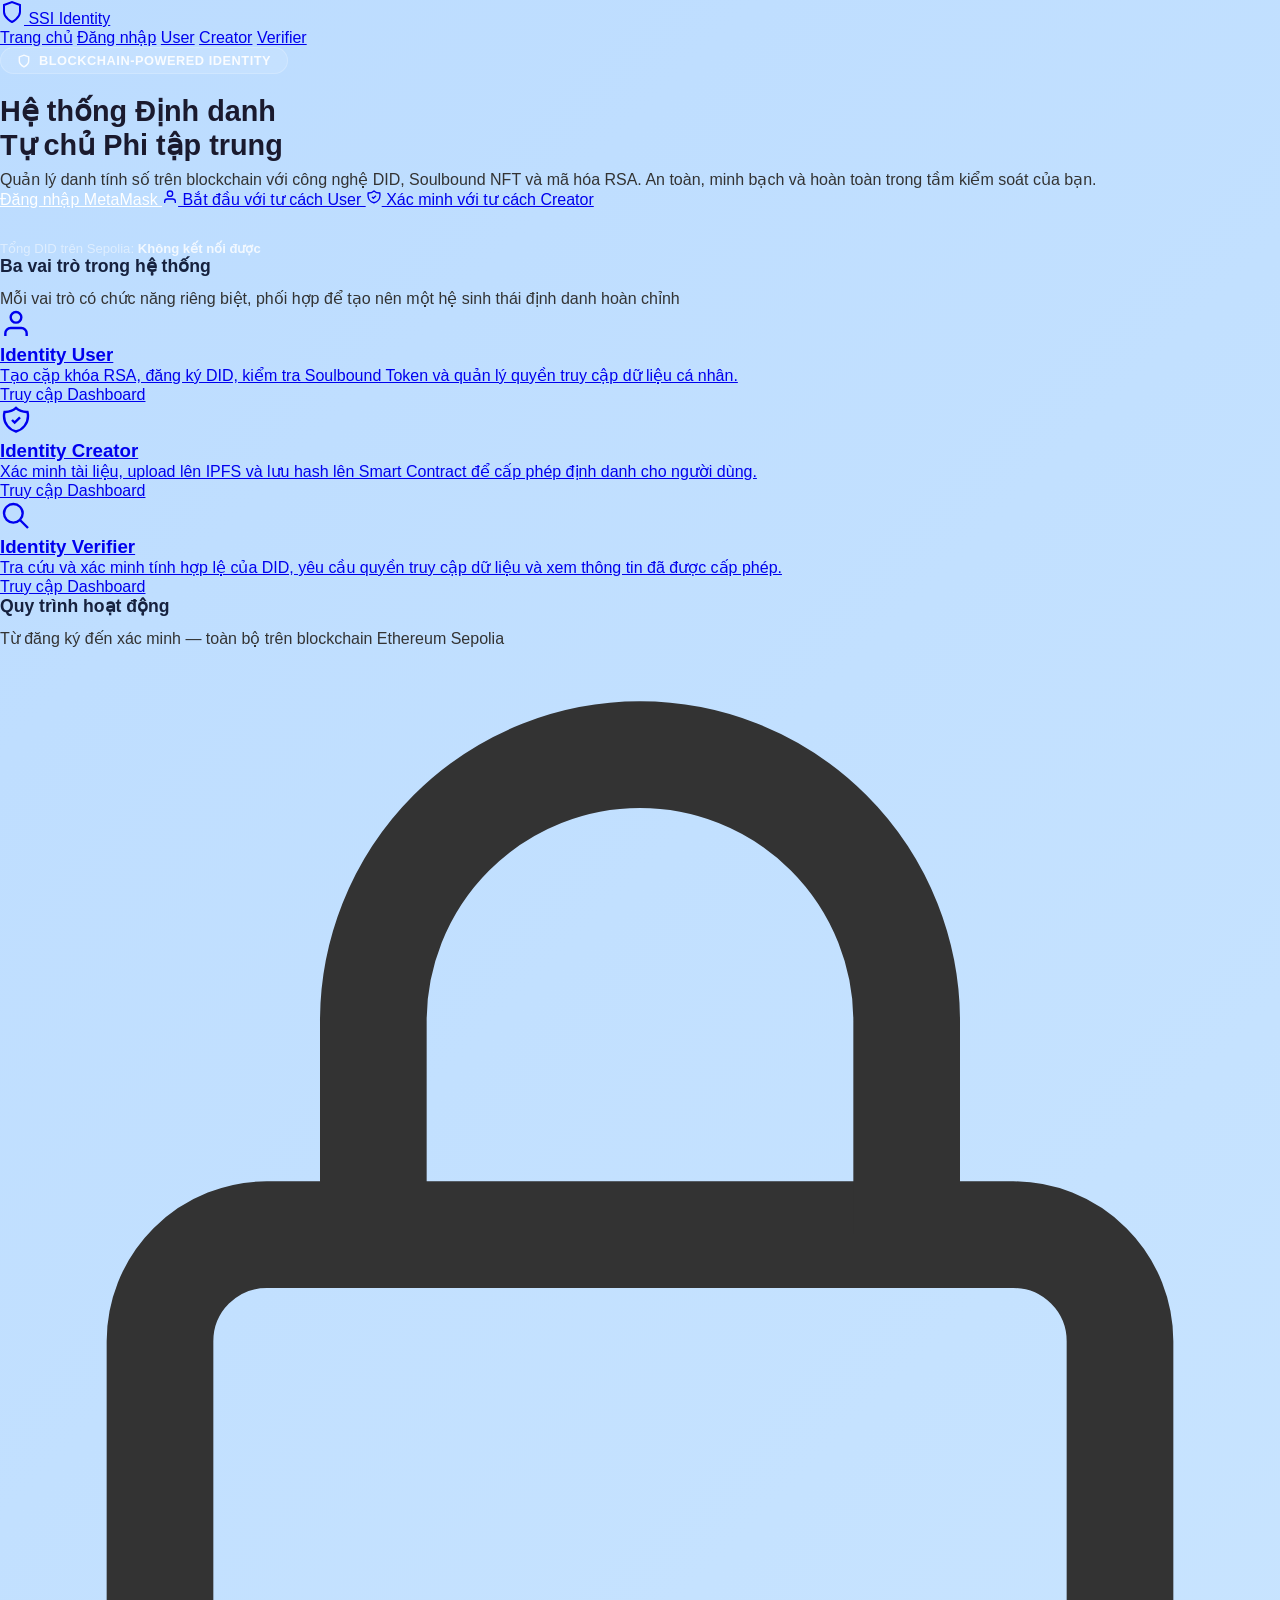
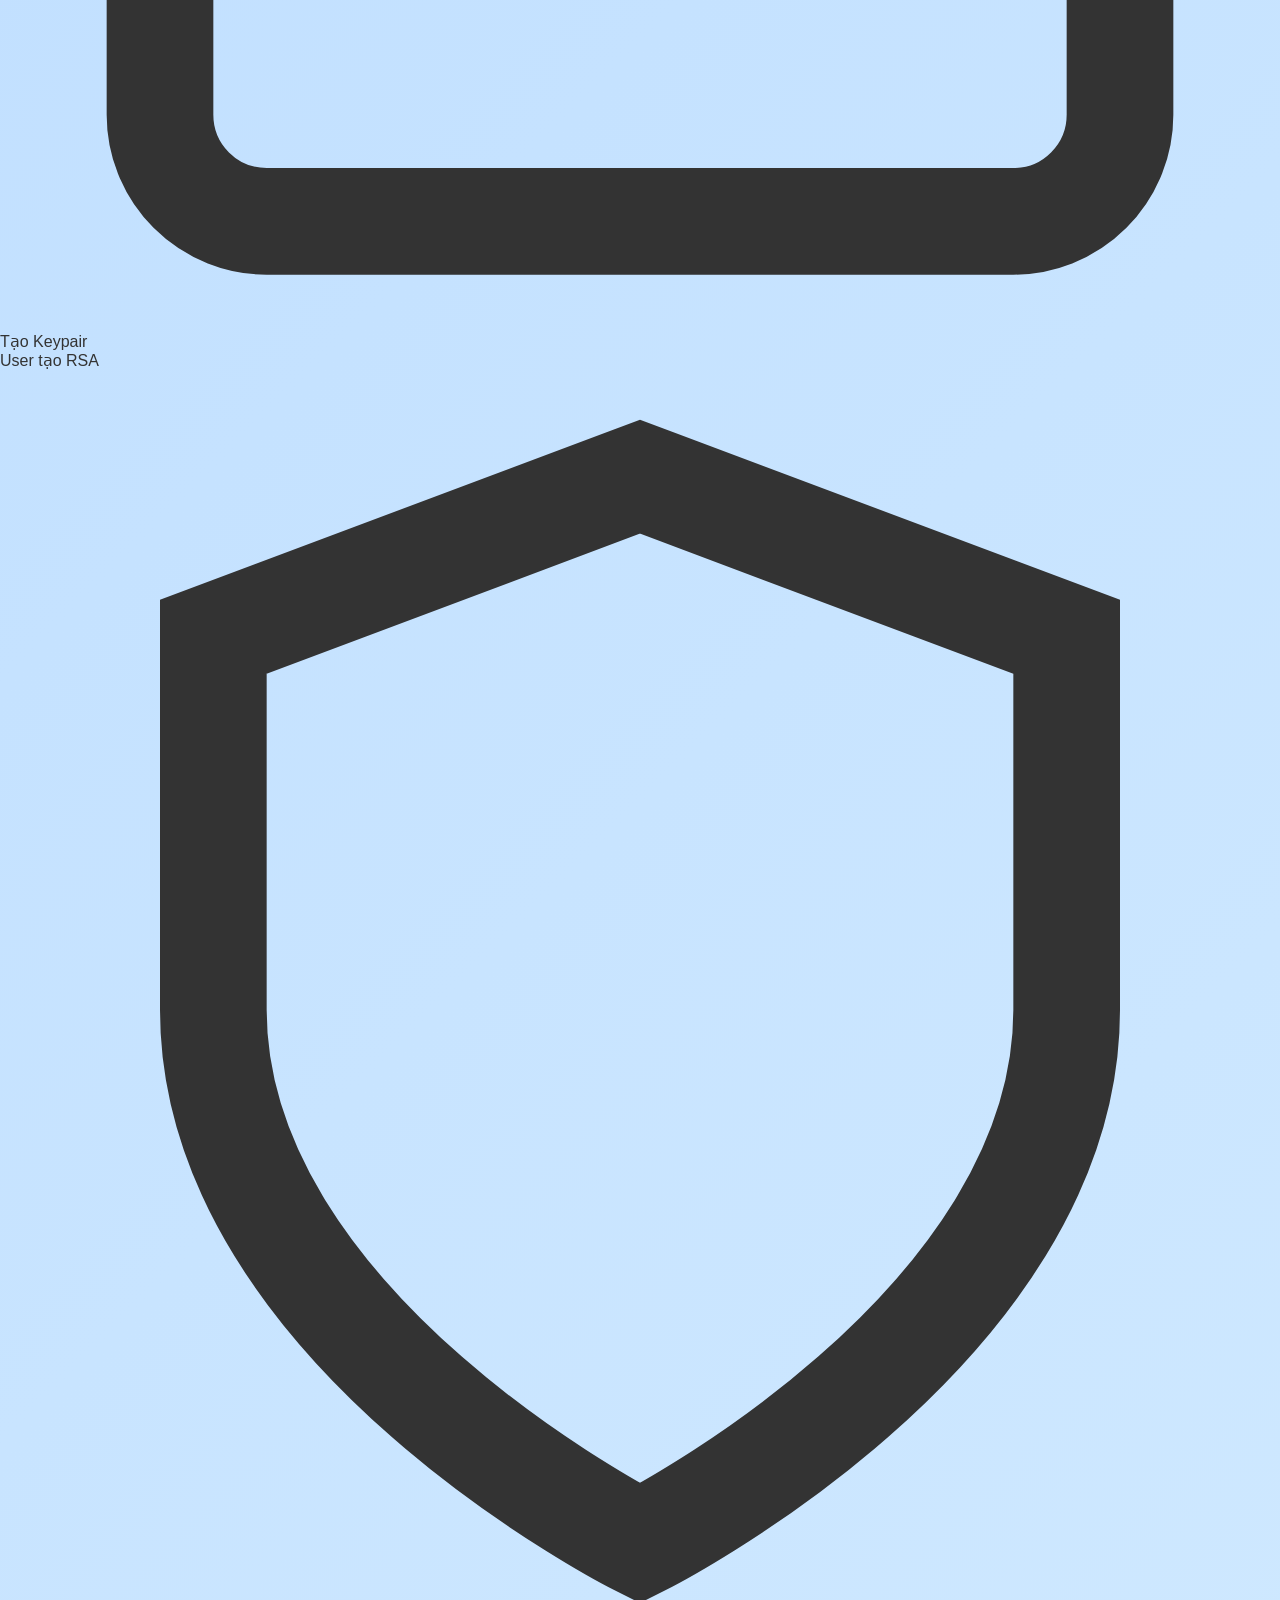
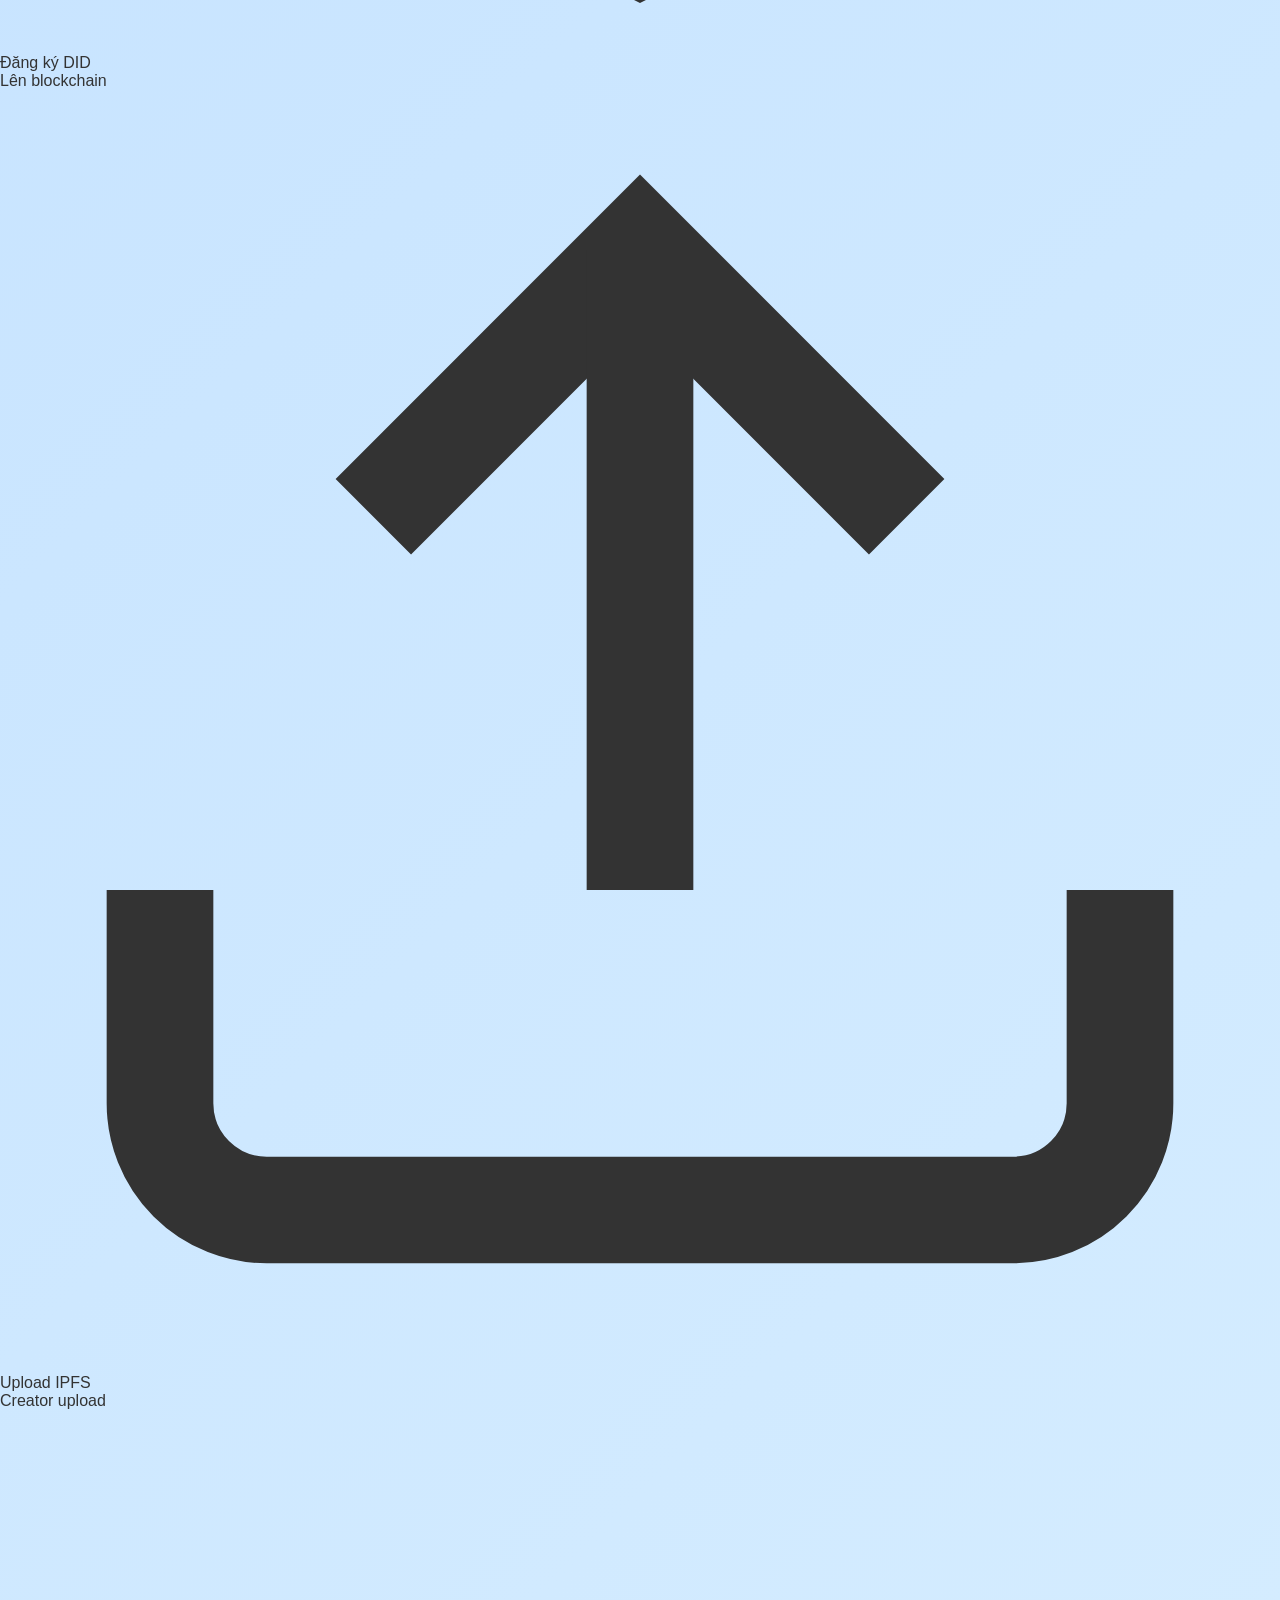
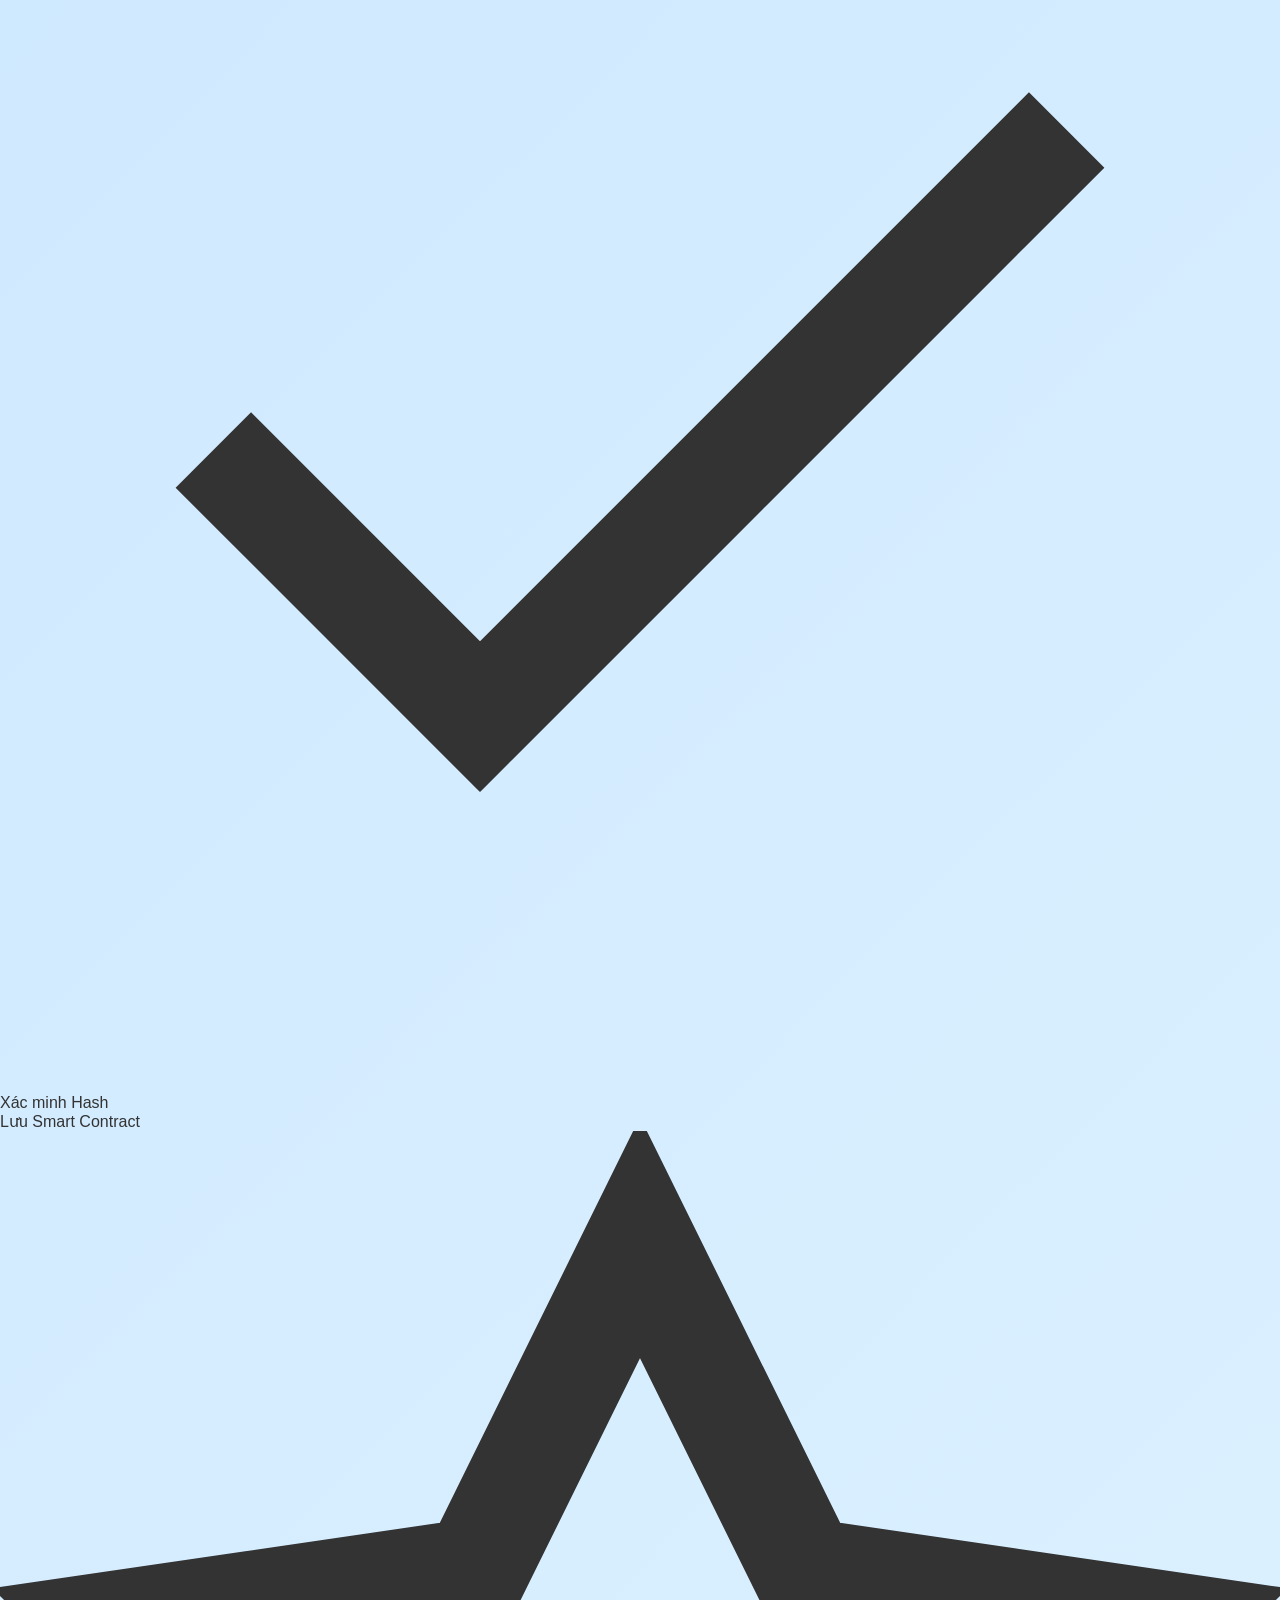
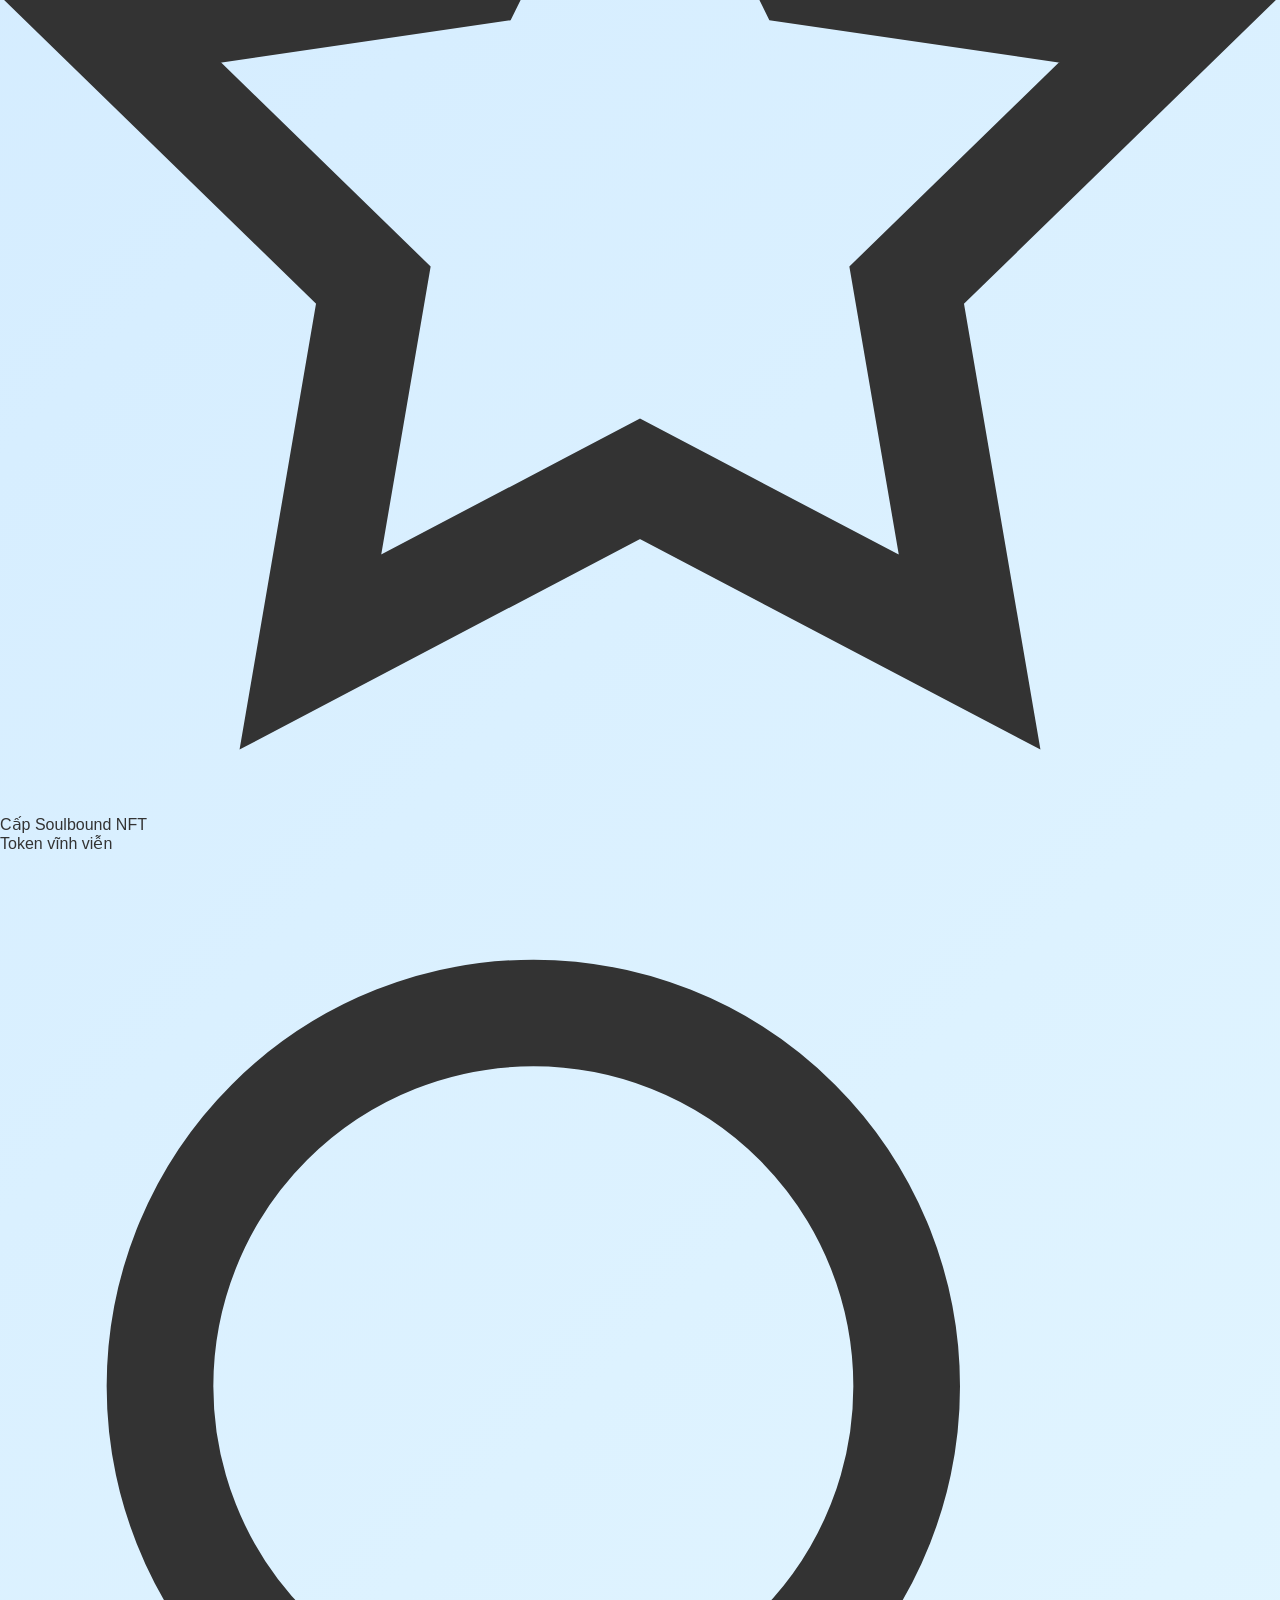
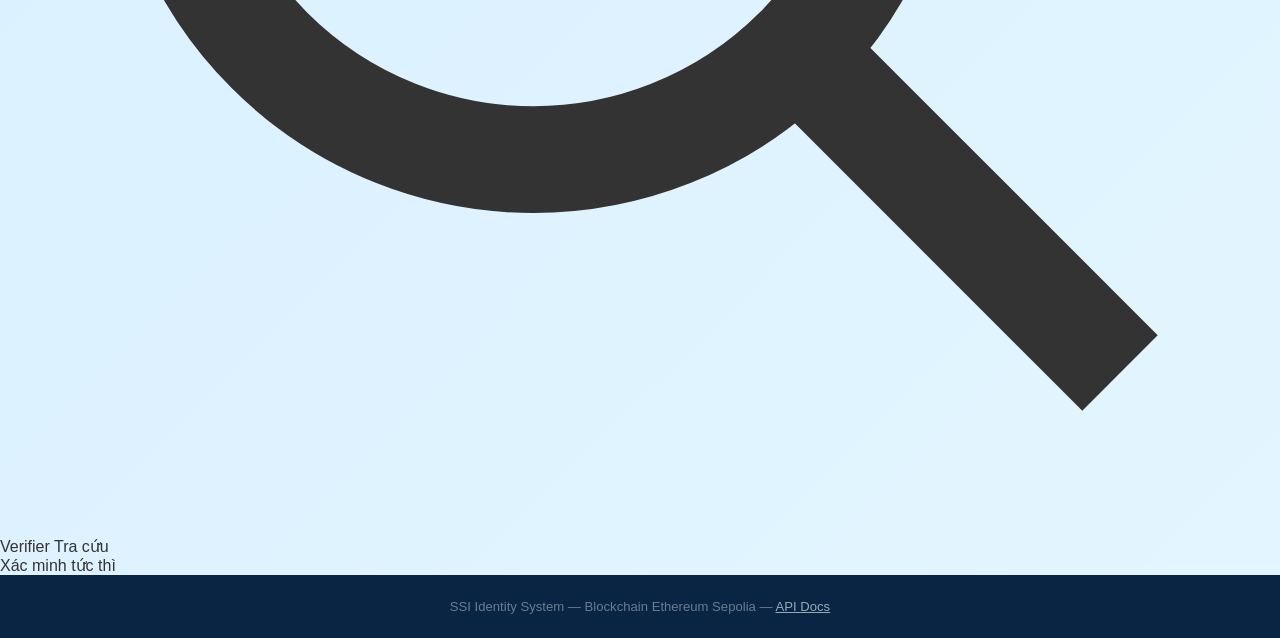
==== commit 8bbc9b71: "commit" ====
--- a/frontend/index.html
+++ b/frontend/index.html
@@ -6,643 +6,136 @@
   <title>SSI Identity System</title>
   <link rel="preconnect" href="https://fonts.googleapis.com" />
   <link rel="preconnect" href="https://fonts.gstatic.com" crossorigin />
-  <link href="https://fonts.googleapis.com/css2?family=Inter:wght@300;400;500;600;700&display=swap" rel="stylesheet" />
+  <link href="https://fonts.googleapis.com/css2?family=Inter:wght@300;400;500;600;700;800&display=swap" rel="stylesheet" />
+  <link rel="stylesheet" href="css/style.css" />
   <style>
-    *, *::before, *::after { box-sizing: border-box; margin: 0; padding: 0; }
-
-    :root {
-      --navy:   #0f3460;
-      --dark:   #0a2444;
-      --mid:    #16213e;
-      --accent: #e94560;
-      --green:  #16a34a;
-      --blue:   #2563eb;
-      --text:   #e2e8f0;
-      --muted:  rgba(226,232,240,0.5);
-      --card:   rgba(255,255,255,0.06);
-      --border: rgba(255,255,255,0.1);
-    }
-
-    body {
-      font-family: 'Inter', system-ui, sans-serif;
-      background: var(--mid);
-      color: var(--text);
-      min-height: 100vh;
-    }
-
-    /* ── Navbar ── */
-    nav {
-      background: rgba(10,36,68,0.95);
-      backdrop-filter: blur(12px);
-      border-bottom: 1px solid var(--border);
-      padding: 0 40px;
-      height: 60px;
-      display: flex;
-      align-items: center;
-      justify-content: space-between;
-      position: sticky;
-      top: 0;
-      z-index: 100;
-    }
-
-    .nav-brand {
-      display: flex;
-      align-items: center;
-      gap: 10px;
-      font-weight: 700;
-      font-size: 1.05rem;
-      color: #fff;
-      text-decoration: none;
-    }
-
-    .nav-brand svg {
-      color: var(--accent);
-    }
-
-    .nav-links {
-      display: flex;
-      gap: 4px;
-    }
-
-    .nav-links a {
-      color: var(--muted);
-      text-decoration: none;
-      font-size: 0.875rem;
-      font-weight: 500;
-      padding: 6px 14px;
-      border-radius: 6px;
-      transition: all 0.15s;
-    }
-
-    .nav-links a:hover {
-      background: rgba(255,255,255,0.08);
-      color: #fff;
-    }
-
-    /* ── Hero ── */
-    .hero {
-      background: linear-gradient(160deg, #0a2444 0%, #0f3460 50%, #16213e 100%);
-      padding: 80px 40px 72px;
-      text-align: center;
-      position: relative;
-      overflow: hidden;
-    }
-
-    .hero::before {
-      content: '';
-      position: absolute;
-      inset: 0;
-      background-image: radial-gradient(circle at 20% 50%, rgba(233,69,96,0.06) 0%, transparent 50%),
-                        radial-gradient(circle at 80% 20%, rgba(37,99,235,0.08) 0%, transparent 50%);
-    }
-
-    .hero-inner {
-      position: relative;
-      max-width: 680px;
-      margin: 0 auto;
-    }
-
-    .hero-label {
-      display: inline-flex;
-      align-items: center;
-      gap: 8px;
-      background: rgba(255,255,255,0.08);
-      border: 1px solid rgba(255,255,255,0.15);
-      border-radius: 20px;
-      padding: 5px 16px;
-      font-size: 0.75rem;
-      font-weight: 600;
-      letter-spacing: 0.08em;
-      text-transform: uppercase;
-      color: rgba(255,255,255,0.7);
-      margin-bottom: 24px;
-    }
-
-    .live-dot {
-      width: 6px;
-      height: 6px;
-      border-radius: 50%;
-      background: #22c55e;
-      animation: blink 2s infinite;
-    }
-
-    @keyframes blink { 0%,100%{opacity:1} 50%{opacity:0.3} }
-
-    .hero h1 {
-      font-size: 2.6rem;
-      font-weight: 700;
-      line-height: 1.15;
-      color: #fff;
-      margin-bottom: 16px;
-      letter-spacing: -0.02em;
-    }
-
-    .hero h1 span {
-      color: var(--accent);
-    }
-
-    .hero p {
-      font-size: 1.05rem;
-      color: rgba(255,255,255,0.6);
-      line-height: 1.7;
-      margin-bottom: 36px;
-    }
-
-    .hero-stats {
-      display: inline-flex;
-      gap: 32px;
-      background: rgba(255,255,255,0.06);
-      border: 1px solid rgba(255,255,255,0.1);
-      border-radius: 12px;
-      padding: 14px 28px;
-    }
-
-    .stat {
-      text-align: center;
-    }
-
-    .stat-val {
-      font-size: 1.3rem;
-      font-weight: 700;
-      color: #fff;
-    }
-
-    .stat-lbl {
-      font-size: 0.72rem;
-      color: var(--muted);
-      text-transform: uppercase;
-      letter-spacing: 0.05em;
-      margin-top: 2px;
-    }
-
-    .stat-divider {
-      width: 1px;
-      background: rgba(255,255,255,0.12);
-      align-self: stretch;
-    }
-
-    /* ── Main content ── */
-    .main {
-      max-width: 1000px;
-      margin: 0 auto;
-      padding: 56px 24px 80px;
-    }
-
-    .section-label {
-      font-size: 0.75rem;
-      font-weight: 600;
-      letter-spacing: 0.1em;
-      text-transform: uppercase;
-      color: var(--muted);
-      margin-bottom: 20px;
-    }
-
-    /* ── Role cards ── */
-    .role-grid {
-      display: grid;
-      grid-template-columns: repeat(3, 1fr);
-      gap: 16px;
-      margin-bottom: 48px;
-    }
-
-    .role-card {
-      background: var(--card);
-      border: 1px solid var(--border);
-      border-radius: 14px;
-      padding: 28px 22px;
-      text-decoration: none;
-      color: var(--text);
-      display: flex;
-      flex-direction: column;
-      transition: all 0.2s;
-    }
-
-    .role-card:hover {
-      background: rgba(255,255,255,0.1);
-      border-color: rgba(255,255,255,0.22);
-      transform: translateY(-3px);
-    }
-
-    .role-card-icon {
-      width: 44px;
-      height: 44px;
-      border-radius: 10px;
-      display: flex;
-      align-items: center;
-      justify-content: center;
-      margin-bottom: 16px;
-      flex-shrink: 0;
-    }
-
-    .icon-blue   { background: rgba(37,99,235,0.2);  color: #93c5fd; }
-    .icon-red    { background: rgba(233,69,96,0.2);  color: #fca5a5; }
-    .icon-green  { background: rgba(22,163,74,0.2);  color: #86efac; }
-
-    .role-card h3 {
-      font-size: 1rem;
-      font-weight: 600;
-      color: #fff;
-      margin-bottom: 6px;
-    }
-
-    .role-card p {
-      font-size: 0.82rem;
-      color: var(--muted);
-      line-height: 1.55;
-      margin-bottom: 18px;
-      flex: 1;
-    }
-
-    .role-card ul {
-      list-style: none;
-      font-size: 0.78rem;
-      color: rgba(226,232,240,0.45);
-      line-height: 1.9;
-      margin-bottom: 20px;
-    }
-
-    .role-card ul li::before {
-      content: "— ";
-      color: rgba(255,255,255,0.2);
-    }
-
-    .role-btn {
-      display: block;
-      text-align: center;
-      padding: 9px 16px;
-      border-radius: 8px;
-      font-size: 0.85rem;
-      font-weight: 600;
-      text-decoration: none;
-      transition: opacity 0.15s;
-    }
-
-    .role-btn:hover { opacity: 0.88; }
-
-    .btn-blue  { background: var(--blue);   color: #fff; }
-    .btn-red   { background: var(--accent); color: #fff; }
-    .btn-green { background: var(--green);  color: #fff; }
-
-    /* ── Demo accounts ── */
-    .accounts-grid {
-      display: flex;
-      flex-direction: column;
-      gap: 8px;
-      margin-bottom: 48px;
-    }
-
-    .account-row {
-      display: flex;
-      align-items: center;
-      gap: 12px;
-      background: var(--card);
-      border: 1px solid var(--border);
-      border-radius: 10px;
-      padding: 12px 16px;
-    }
-
-    .role-tag {
-      font-size: 0.68rem;
-      font-weight: 700;
-      padding: 3px 9px;
-      border-radius: 20px;
-      text-transform: uppercase;
-      letter-spacing: 0.04em;
-      flex-shrink: 0;
-      min-width: 68px;
-      text-align: center;
-    }
-
-    .tag-creator  { background: rgba(233,69,96,0.2);  color: #fca5a5; }
-    .tag-user     { background: rgba(37,99,235,0.2);  color: #93c5fd; }
-    .tag-verifier { background: rgba(22,163,74,0.2);  color: #86efac; }
-
-    .account-addr {
-      font-family: 'Courier New', monospace;
-      font-size: 0.82rem;
-      color: rgba(255,255,255,0.75);
-      flex: 1;
-    }
-
-    .account-note {
-      font-size: 0.75rem;
-      color: var(--muted);
-      flex-shrink: 0;
-    }
-
-    .copy-btn {
-      background: rgba(255,255,255,0.08);
-      border: 1px solid rgba(255,255,255,0.12);
-      color: var(--muted);
-      padding: 4px 12px;
-      border-radius: 6px;
-      font-size: 0.75rem;
-      font-family: inherit;
-      cursor: pointer;
-      flex-shrink: 0;
-      transition: all 0.15s;
-    }
-
-    .copy-btn:hover {
-      background: rgba(255,255,255,0.14);
-      color: #fff;
-    }
-
-    /* ── Flow steps ── */
-    .flow-grid {
-      display: grid;
-      grid-template-columns: repeat(5, 1fr);
-      gap: 12px;
-    }
-
-    .flow-step {
-      background: var(--card);
-      border: 1px solid var(--border);
-      border-radius: 10px;
-      padding: 16px 14px;
-      text-align: center;
-    }
-
-    .flow-num {
-      width: 28px;
-      height: 28px;
-      border-radius: 50%;
-      background: rgba(255,255,255,0.1);
-      border: 1px solid rgba(255,255,255,0.15);
-      display: flex;
-      align-items: center;
-      justify-content: center;
-      font-size: 0.78rem;
-      font-weight: 700;
-      color: #fff;
-      margin: 0 auto 10px;
-    }
-
-    .flow-role {
-      font-size: 0.72rem;
-      font-weight: 600;
-      text-transform: uppercase;
-      letter-spacing: 0.06em;
-      margin-bottom: 5px;
-    }
-
-    .flow-role.r-user     { color: #93c5fd; }
-    .flow-role.r-creator  { color: #fca5a5; }
-    .flow-role.r-verifier { color: #86efac; }
-
-    .flow-desc {
-      font-size: 0.75rem;
-      color: var(--muted);
-      line-height: 1.5;
-    }
-
-    /* ── Footer ── */
-    footer {
-      border-top: 1px solid var(--border);
-      padding: 20px 40px;
-      display: flex;
-      align-items: center;
-      justify-content: space-between;
-      font-size: 0.78rem;
-      color: var(--muted);
-    }
-
-    footer a {
-      color: rgba(226,232,240,0.45);
-      text-decoration: none;
-      margin-left: 20px;
-      transition: color 0.15s;
-    }
-
-    footer a:hover { color: rgba(226,232,240,0.8); }
-
-    @media (max-width: 720px) {
-      .role-grid { grid-template-columns: 1fr; }
-      .flow-grid { grid-template-columns: 1fr 1fr; }
-      .hero h1 { font-size: 1.8rem; }
-      .hero-stats { gap: 20px; padding: 12px 18px; }
-      nav { padding: 0 20px; }
-      .nav-links { display: none; }
-      .account-note { display: none; }
-    }
+    body { padding: 0; }
+    .container { padding: 0; max-width: 100%; }
   </style>
 </head>
 <body>
 
-  <!-- Navbar -->
-  <nav>
-    <a href="/" class="nav-brand">
-      <svg width="20" height="20" viewBox="0 0 24 24" fill="none" stroke="currentColor" stroke-width="2">
+  <nav class="navbar">
+    <a href="index.html" class="navbar-brand">
+      <svg width="24" height="24" viewBox="0 0 24 24" fill="none" stroke="currentColor" stroke-width="2">
         <path d="M12 22s8-4 8-10V5l-8-3-8 3v7c0 6 8 10 8 10z"/>
       </svg>
       SSI Identity
     </a>
-    <div class="nav-links">
+    <div class="navbar-links">
+      <a href="index.html" class="active">Trang chủ</a>
+      <a href="login.html">Đăng nhập</a>
       <a href="user.html">User</a>
       <a href="creator.html">Creator</a>
       <a href="verifier.html">Verifier</a>
-      <a href="/docs" target="_blank">API</a>
     </div>
   </nav>
 
-  <!-- Hero -->
   <section class="hero">
-    <div class="hero-inner">
-      <div class="hero-label">
-        <div class="live-dot"></div>
-        Ethereum Sepolia Testnet
+    <div class="hero-content">
+      <div style="display:inline-flex;align-items:center;gap:8px;background:rgba(255,255,255,.12);border:1px solid rgba(255,255,255,.2);border-radius:20px;padding:5px 16px;font-size:.8rem;font-weight:600;letter-spacing:.04em;text-transform:uppercase;margin-bottom:20px;color:rgba(255,255,255,.9);">
+        <svg width="14" height="14" viewBox="0 0 24 24" fill="none" stroke="currentColor" stroke-width="2.5"><path d="M12 22s8-4 8-10V5l-8-3-8 3v7c0 6 8 10 8 10z"/></svg>
+        Blockchain-Powered Identity
       </div>
-      <h1>Hệ thống Định danh<br/><span>Phi tập trung</span></h1>
-      <p>
-        Quản lý danh tính số trên blockchain với công nghệ DID, Soulbound NFT và mã hóa RSA.
-        Dữ liệu được lưu trên IPFS, chỉ chủ sở hữu mới có quyền chia sẻ.
-      </p>
-      <div class="hero-stats">
-        <div class="stat">
-          <div class="stat-val" id="totalDids">—</div>
-          <div class="stat-lbl">DID đã tạo</div>
-        </div>
-        <div class="stat-divider"></div>
-        <div class="stat">
-          <div class="stat-val" id="totalVerified">—</div>
-          <div class="stat-lbl">Đã xác minh</div>
-        </div>
-        <div class="stat-divider"></div>
-        <div class="stat">
-          <div class="stat-val">Sepolia</div>
-          <div class="stat-lbl">Network</div>
-        </div>
+      <h1>Hệ thống Định danh<br/>Tự chủ Phi tập trung</h1>
+      <p>Quản lý danh tính số trên blockchain với công nghệ DID, Soulbound NFT và mã hóa RSA. An toàn, minh bạch và hoàn toàn trong tầm kiểm soát của bạn.</p>
+      <div class="hero-actions">
+        <a href="login.html" class="btn btn-outline" style="border-color:rgba(255,255,255,.5);color:#fff;">
+          Đăng nhập MetaMask
+        </a>
+        <a href="user.html" class="btn btn-accent">
+          <svg width="16" height="16" viewBox="0 0 24 24" fill="none" stroke="currentColor" stroke-width="2"><path d="M20 21v-2a4 4 0 0 0-4-4H8a4 4 0 0 0-4 4v2"/><circle cx="12" cy="7" r="4"/></svg>
+          Bắt đầu với tư cách User
+        </a>
+        <a href="creator.html" class="btn btn-outline">
+          <svg width="16" height="16" viewBox="0 0 24 24" fill="none" stroke="currentColor" stroke-width="2"><path d="M9 12l2 2 4-4m5.618-4.016A11.955 11.955 0 0 1 12 2.944a11.955 11.955 0 0 1-8.618 3.04A12.02 12.02 0 0 0 3 9c0 5.591 3.824 10.29 9 11.622 5.176-1.332 9-6.03 9-11.622 0-1.042-.133-2.052-.382-3.016z"/></svg>
+          Xác minh với tư cách Creator
+        </a>
+      </div>
+      <div style="margin-top:32px;font-size:.82rem;color:rgba(255,255,255,.5);">
+        Tổng DID trên Sepolia: <strong id="statsDisplay" style="color:rgba(255,255,255,.8);">Đang tải...</strong>
       </div>
     </div>
   </section>
 
-  <!-- Main -->
-  <div class="main">
-
-    <!-- Role cards -->
-    <div class="section-label">Chọn vai trò</div>
-    <div class="role-grid">
-
+  <section class="roles-section">
+    <h2>Ba vai trò trong hệ thống</h2>
+    <p class="section-sub">Mỗi vai trò có chức năng riêng biệt, phối hợp để tạo nên một hệ sinh thái định danh hoàn chỉnh</p>
+    <div class="role-cards">
       <a href="user.html" class="role-card">
-        <div class="role-card-icon icon-blue">
-          <svg width="22" height="22" viewBox="0 0 24 24" fill="none" stroke="currentColor" stroke-width="2">
-            <path d="M20 21v-2a4 4 0 0 0-4-4H8a4 4 0 0 0-4 4v2"/>
-            <circle cx="12" cy="7" r="4"/>
-          </svg>
+        <div class="role-card-icon blue">
+          <svg width="32" height="32" viewBox="0 0 24 24" fill="none" stroke="currentColor" stroke-width="1.8"><path d="M20 21v-2a4 4 0 0 0-4-4H8a4 4 0 0 0-4 4v2"/><circle cx="12" cy="7" r="4"/></svg>
         </div>
         <h3>Identity User</h3>
-        <p>Người dùng tạo và quản lý định danh cá nhân của mình trên blockchain.</p>
-        <ul>
-          <li>Tạo cặp khóa RSA</li>
-          <li>Đăng ký DID trên blockchain</li>
-          <li>Xem trạng thái định danh</li>
-          <li>Phê duyệt chia sẻ dữ liệu</li>
-          <li>Kiểm tra Soulbound NFT</li>
-        </ul>
-        <a href="user.html" class="role-btn btn-blue">Vào trang User</a>
+        <p>Tạo cặp khóa RSA, đăng ký DID, kiểm tra Soulbound Token và quản lý quyền truy cập dữ liệu cá nhân.</p>
+        <span class="btn btn-secondary btn-sm">Truy cập Dashboard</span>
       </a>
-
       <a href="creator.html" class="role-card">
-        <div class="role-card-icon icon-red">
-          <svg width="22" height="22" viewBox="0 0 24 24" fill="none" stroke="currentColor" stroke-width="2">
-            <path d="M9 12l2 2 4-4m5.618-4.016A11.955 11.955 0 0 1 12 2.944a11.955 11.955 0 0 1-8.618 3.04A12.02 12.02 0 0 0 3 9c0 5.591 3.824 10.29 9 11.622 5.176-1.332 9-6.03 9-11.622 0-1.042-.133-2.052-.382-3.016z"/>
-          </svg>
+        <div class="role-card-icon red">
+          <svg width="32" height="32" viewBox="0 0 24 24" fill="none" stroke="currentColor" stroke-width="1.8"><path d="M9 12l2 2 4-4m5.618-4.016A11.955 11.955 0 0 1 12 2.944a11.955 11.955 0 0 1-8.618 3.04A12.02 12.02 0 0 0 3 9c0 5.591 3.824 10.29 9 11.622 5.176-1.332 9-6.03 9-11.622 0-1.042-.133-2.052-.382-3.016z"/></svg>
         </div>
         <h3>Identity Creator</h3>
-        <p>Cơ quan có thẩm quyền xác minh tài liệu và cấp phép định danh cho người dùng.</p>
-        <ul>
-          <li>Xem danh sách DID chờ xác minh</li>
-          <li>Upload ảnh + PDF lên IPFS</li>
-          <li>Tạo Metadata JSON</li>
-          <li>Gửi hash lên Smart Contract</li>
-        </ul>
-        <a href="creator.html" class="role-btn btn-red">Vào trang Creator</a>
+        <p>Xác minh tài liệu, upload lên IPFS và lưu hash lên Smart Contract để cấp phép định danh cho người dùng.</p>
+        <span class="btn btn-accent btn-sm">Truy cập Dashboard</span>
       </a>
-
       <a href="verifier.html" class="role-card">
-        <div class="role-card-icon icon-green">
-          <svg width="22" height="22" viewBox="0 0 24 24" fill="none" stroke="currentColor" stroke-width="2">
-            <circle cx="11" cy="11" r="8"/>
-            <path d="m21 21-4.35-4.35"/>
-          </svg>
+        <div class="role-card-icon green">
+          <svg width="32" height="32" viewBox="0 0 24 24" fill="none" stroke="currentColor" stroke-width="1.8"><path d="M21 21l-6-6m2-5a7 7 0 1 1-14 0 7 7 0 0 1 14 0z"/></svg>
         </div>
         <h3>Identity Verifier</h3>
-        <p>Bên thứ ba kiểm tra tính hợp lệ của định danh mà không cần xem dữ liệu gốc.</p>
-        <ul>
-          <li>Xác minh DID từ blockchain</li>
-          <li>Kiểm tra Soulbound NFT</li>
-          <li>Yêu cầu truy cập dữ liệu</li>
-          <li>Xem dữ liệu sau khi được phê duyệt</li>
-        </ul>
-        <a href="verifier.html" class="role-btn btn-green">Vào trang Verifier</a>
+        <p>Tra cứu và xác minh tính hợp lệ của DID, yêu cầu quyền truy cập dữ liệu và xem thông tin đã được cấp phép.</p>
+        <span class="btn btn-success btn-sm">Truy cập Dashboard</span>
       </a>
+    </div>
+  </section>
 
+  <section class="flow-section">
+    <h2>Quy trình hoạt động</h2>
+    <p class="section-sub">Từ đăng ký đến xác minh — toàn bộ trên blockchain Ethereum Sepolia</p>
+    <div class="flow-timeline">
+      <div class="flow-step">
+        <div class="flow-dot"><svg viewBox="0 0 24 24" fill="none" stroke="currentColor" stroke-width="2"><rect x="3" y="11" width="18" height="11" rx="2"/><path d="M7 11V7a5 5 0 0 1 10 0v4"/></svg></div>
+        <div class="flow-step-label">Tạo Keypair</div>
+        <div class="flow-step-sub">User tạo RSA</div>
+      </div>
+      <div class="flow-step">
+        <div class="flow-dot"><svg viewBox="0 0 24 24" fill="none" stroke="currentColor" stroke-width="2"><path d="M12 22s8-4 8-10V5l-8-3-8 3v7c0 6 8 10 8 10z"/></svg></div>
+        <div class="flow-step-label">Đăng ký DID</div>
+        <div class="flow-step-sub">Lên blockchain</div>
+      </div>
+      <div class="flow-step">
+        <div class="flow-dot"><svg viewBox="0 0 24 24" fill="none" stroke="currentColor" stroke-width="2"><path d="M21 15v4a2 2 0 0 1-2 2H5a2 2 0 0 1-2-2v-4"/><polyline points="17 8 12 3 7 8"/><line x1="12" y1="3" x2="12" y2="15"/></svg></div>
+        <div class="flow-step-label">Upload IPFS</div>
+        <div class="flow-step-sub">Creator upload</div>
+      </div>
+      <div class="flow-step">
+        <div class="flow-dot"><svg viewBox="0 0 24 24" fill="none" stroke="currentColor" stroke-width="2"><polyline points="20 6 9 17 4 12"/></svg></div>
+        <div class="flow-step-label">Xác minh Hash</div>
+        <div class="flow-step-sub">Lưu Smart Contract</div>
+      </div>
+      <div class="flow-step">
+        <div class="flow-dot"><svg viewBox="0 0 24 24" fill="none" stroke="currentColor" stroke-width="2"><polygon points="12 2 15.09 8.26 22 9.27 17 14.14 18.18 21.02 12 17.77 5.82 21.02 7 14.14 2 9.27 8.91 8.26 12 2"/></svg></div>
+        <div class="flow-step-label">Cấp Soulbound NFT</div>
+        <div class="flow-step-sub">Token vĩnh viễn</div>
+      </div>
+      <div class="flow-step">
+        <div class="flow-dot"><svg viewBox="0 0 24 24" fill="none" stroke="currentColor" stroke-width="2"><path d="M21 21l-6-6m2-5a7 7 0 1 1-14 0 7 7 0 0 1 14 0z"/></svg></div>
+        <div class="flow-step-label">Verifier Tra cứu</div>
+        <div class="flow-step-sub">Xác minh tức thì</div>
+      </div>
     </div>
+  </section>
 
-    <!-- Demo accounts -->
-    <div class="section-label">Tài khoản demo — Nhập địa chỉ ví này vào các trang</div>
-    <div class="accounts-grid">
-
-      <div class="account-row">
-        <span class="role-tag tag-creator">Creator</span>
-        <span class="account-addr" id="a1">0x32268B487ebaB849d8f40B1a12776a543fdFb79a</span>
-        <span class="account-note">Đã có DID VERIFIED trên Sepolia</span>
-        <button class="copy-btn" onclick="cp('a1',this)">Copy</button>
-      </div>
-
-      <div class="account-row">
-        <span class="role-tag tag-user">User 1</span>
-        <span class="account-addr" id="a2">0xf39Fd6e51aad88F6F4ce6aB8827279cffFb92266</span>
-        <span class="account-note">Dùng để tạo DID mới</span>
-        <button class="copy-btn" onclick="cp('a2',this)">Copy</button>
-      </div>
-
-      <div class="account-row">
-        <span class="role-tag tag-user">User 2</span>
-        <span class="account-addr" id="a3">0x70997970C51812dc3A010C7d01b50e0d17dc79C8</span>
-        <span class="account-note">Dùng để tạo DID mới</span>
-        <button class="copy-btn" onclick="cp('a3',this)">Copy</button>
-      </div>
-
-      <div class="account-row">
-        <span class="role-tag tag-verifier">Verifier</span>
-        <span class="account-addr" id="a4">0x3C44CdDdB6a900fa2b585dd299e03d12FA4293BC</span>
-        <span class="account-note">Dùng để xác minh và xin consent</span>
-        <button class="copy-btn" onclick="cp('a4',this)">Copy</button>
-      </div>
-
-    </div>
-
-    <!-- Flow -->
-    <div class="section-label">Quy trình demo</div>
-    <div class="flow-grid">
-
-      <div class="flow-step">
-        <div class="flow-num">1</div>
-        <div class="flow-role r-verifier">Verifier</div>
-        <div class="flow-desc">Nhập địa chỉ Creator, xác minh DID VERIFIED từ Sepolia</div>
-      </div>
-
-      <div class="flow-step">
-        <div class="flow-num">2</div>
-        <div class="flow-role r-user">User</div>
-        <div class="flow-desc">Nhập địa chỉ ví, tạo cặp khóa RSA, tải private key</div>
-      </div>
-
-      <div class="flow-step">
-        <div class="flow-num">3</div>
-        <div class="flow-role r-creator">Creator</div>
-        <div class="flow-desc">Tải danh sách, upload ảnh và PDF lên IPFS</div>
-      </div>
-
-      <div class="flow-step">
-        <div class="flow-num">4</div>
-        <div class="flow-role r-verifier">Verifier</div>
-        <div class="flow-desc">Gửi yêu cầu consent để xem tài liệu của User</div>
-      </div>
-
-      <div class="flow-step">
-        <div class="flow-num">5</div>
-        <div class="flow-role r-user">User</div>
-        <div class="flow-desc">Phê duyệt consent, Verifier truy cập được file</div>
-      </div>
-
-    </div>
-
-  </div>
-
-  <!-- Footer -->
-  <footer>
-    <span>SSI Identity System — Blockchain Ethereum Sepolia</span>
-    <div>
-      <a href="/docs" target="_blank">API Docs</a>
-      <a href="https://sepolia.etherscan.io/address/0x4442864E86805E1c5C8759ED1047Ef4802Ce15Ee" target="_blank">DID Contract</a>
-      <a href="https://sepolia.etherscan.io/address/0xD3B88E485c8Ad25FeCeF28f9eb0DD7f7e73EdC2D" target="_blank">NFT Contract</a>
-      <a href="https://sepolia.etherscan.io/address/0x32268B487ebaB849d8f40B1a12776a543fdFb79a" target="_blank">Transactions</a>
-    </div>
+  <footer style="background:#0a2444;color:rgba(255,255,255,.4);text-align:center;padding:24px;font-size:.82rem;">
+    SSI Identity System &mdash; Blockchain Ethereum Sepolia &mdash; <a href="/docs" style="color:rgba(255,255,255,.6);">API Docs</a>
   </footer>
 
   <script>
-    fetch('/api/did/stats')
-      .then(r => r.json())
-      .then(d => {
-        document.getElementById('totalDids').textContent = d.total_dids;
-        document.getElementById('totalVerified').textContent = d.total_verified;
-      })
-      .catch(() => {
-        document.getElementById('totalDids').textContent = '—';
-        document.getElementById('totalVerified').textContent = '—';
-      });
-
-    function cp(id, btn) {
-      const text = document.getElementById(id).textContent;
-      navigator.clipboard.writeText(text).then(() => {
-        const orig = btn.textContent;
-        btn.textContent = 'Copied';
-        setTimeout(() => btn.textContent = orig, 1500);
-      });
-    }
+    fetch('/api/did/stats').then(r=>r.json()).then(d=>{
+      document.getElementById('statsDisplay').textContent = d.total_dids + ' DID / ' + d.total_verified + ' đã xác minh';
+    }).catch(()=>{
+      document.getElementById('statsDisplay').textContent = 'Không kết nối được';
+    });
   </script>
-
 </body>
 </html>
--- a/frontend/css/style.css
+++ b/frontend/css/style.css
@@ -0,0 +1,167 @@
+* {
+    box-sizing: border-box;
+    margin: 0;
+    padding: 0;
+}
+
+body {
+    font-family: Arial, sans-serif;
+    background: linear-gradient(135deg, #bcdcff, #e3f6ff);
+    color: #333;
+    padding: 20px;
+}
+
+.container {
+    max-width: 800px;
+    margin: 0 auto;
+}
+
+h1 {
+    font-size: 1.8rem;
+    margin-bottom: 8px;
+    color: #1a1a2e;
+}
+
+.subtitle {
+    color: #666;
+    margin-bottom: 24px;
+}
+
+h2 {
+    font-size: 1.1rem;
+    margin-bottom: 12px;
+    color: #16213e;
+}
+
+.card {
+    background: #fff;
+    border-radius: 8px;
+    padding: 20px;
+    margin-bottom: 16px;
+    box-shadow: 0 1px 4px rgba(0,0,0,0.1);
+}
+
+label {
+    display: block;
+    font-size: 0.85rem;
+    color: #555;
+    margin-top: 12px;
+    margin-bottom: 4px;
+}
+
+input[type="text"],
+input[type="file"],
+textarea,
+select {
+    width: 100%;
+    padding: 8px 12px;
+    border: 1px solid #ddd;
+    border-radius: 4px;
+    font-size: 0.9rem;
+    margin-bottom: 8px;
+}
+
+textarea {
+    resize: vertical;
+    font-family: monospace;
+    font-size: 0.8rem;
+}
+
+button {
+    padding: 8px 16px;
+    background: #0f3460;
+    color: #fff;
+    border: none;
+    border-radius: 4px;
+    cursor: pointer;
+    font-size: 0.9rem;
+    margin-top: 4px;
+    margin-right: 8px;
+}
+
+button:hover {
+    background: #16213e;
+}
+
+.btn-primary {
+    background: #e94560;
+    width: 100%;
+    padding: 12px;
+    font-size: 1rem;
+    margin-top: 12px;
+}
+
+.btn-primary:hover {
+    background: #c73652;
+}
+
+.cid-display {
+    font-family: monospace;
+    font-size: 0.8rem;
+    color: #0f3460;
+    word-break: break-all;
+    margin-top: 4px;
+}
+
+.status-box {
+    padding: 12px 16px;
+    border-radius: 4px;
+    margin-top: 16px;
+    font-size: 0.9rem;
+}
+
+.status-box.pending { background: #fff3cd; color: #856404; }
+.status-box.success { background: #d1e7dd; color: #0f5132; }
+.status-box.error   { background: #f8d7da; color: #842029; }
+
+.status-badge {
+    font-weight: bold;
+    padding: 2px 8px;
+    border-radius: 12px;
+    font-size: 0.85rem;
+}
+
+.status-badge.active  { background: #d1e7dd; color: #0f5132; }
+.status-badge.revoked { background: #f8d7da; color: #842029; }
+.status-badge.not_found { background: #e2e3e5; color: #41464b; }
+
+.hidden { display: none; }
+
+.consent-item {
+    border: 1px solid #ddd;
+    border-radius: 4px;
+    padding: 12px;
+    margin-top: 8px;
+}
+
+.consent-item p { margin-bottom: 4px; font-size: 0.9rem; }
+
+/* =========================================
+   Giao diện hiển thị dữ liệu JSON (Xem dữ liệu)
+   ========================================= */
+.data-display {
+    background-color: #1e1e2e; /* Nền tối ngầu như màn hình code */
+    border: 1px solid #c8d6e5;
+    border-radius: 6px;
+    padding: 15px;
+    margin-top: 12px;
+    overflow-x: auto;
+    font-family: 'Courier New', Courier, monospace;
+    font-size: 0.9rem;
+    color: #a6e22e; /* Chữ màu xanh lá giống console */
+    box-shadow: inset 0 2px 4px rgba(0,0,0,0.1);
+}
+
+.data-display pre {
+    margin: 0;
+    white-space: pre-wrap; /* Tự động xuống dòng nếu text quá dài */
+    word-break: break-word;
+}
+
+.btn-red {
+    background: #e94560; /* Màu đỏ */
+}
+
+.btn-red:hover {
+    background: #c73652; /* Đỏ sậm hơn khi di chuột */
+}
